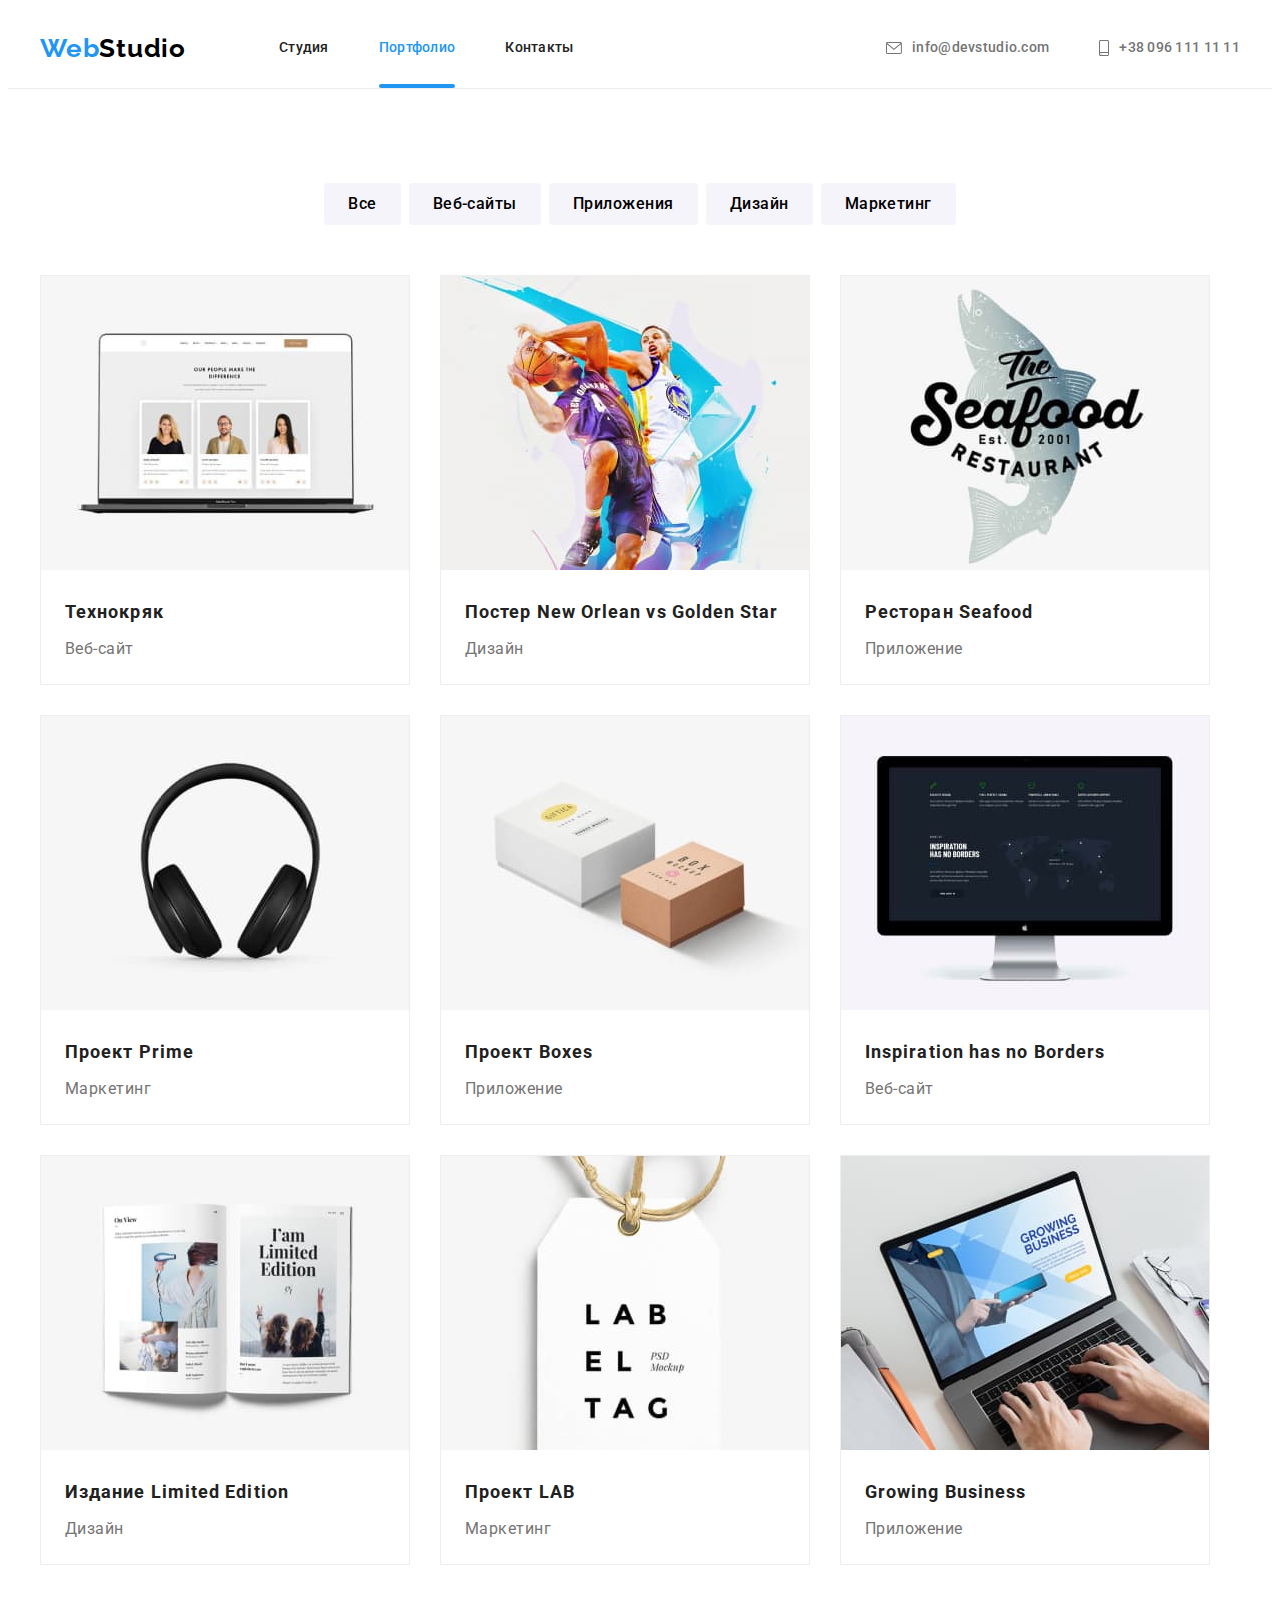
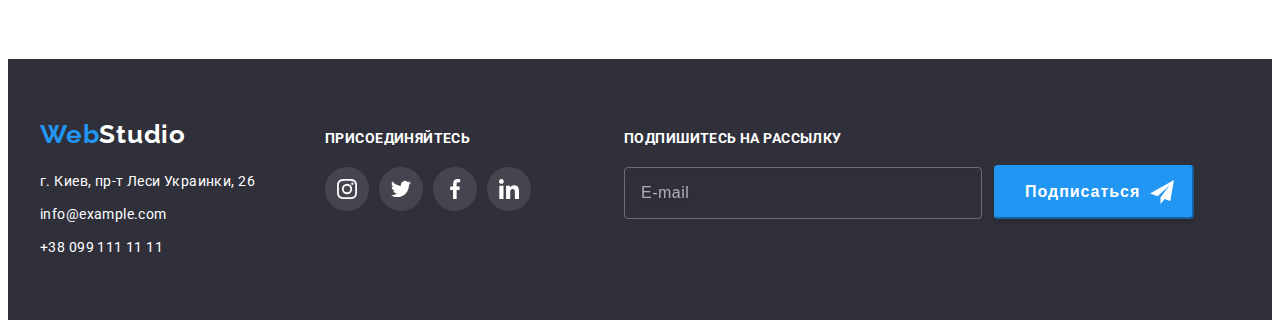
==== portfolio.html @ a958cef7 "Initial commit" ====
<!DOCTYPE html>
<html lang="ru">
  <head>
    <meta charset="UTF-8" />
    <meta http-equiv="X-UA-Compatible" content="IE=edge" />
    <meta name="viewport" content="width=device-width, initial-scale=1.0" />
    <title>Portfolio</title>
    <link rel="preconnect" href="https://fonts.googleapis.com" />
    <link rel="preconnect" href="https://fonts.gstatic.com" crossorigin />
    <link
      href="https://fonts.googleapis.com/css2?family=Raleway:wght@700&family=Roboto:wght@400;500;700;900&display=swap"
      rel="stylesheet"
    />
    <link
      rel="stylesheet"
      href="https://cdnjs.cloudflare.com/ajax/libs/modern-normalize/1.1.0/modern-normalize.min.css"
      integrity="sha512-wpPYUAdjBVSE4KJnH1VR1HeZfpl1ub8YT/NKx4PuQ5NmX2tKuGu6U/JRp5y+Y8XG2tV+wKQpNHVUX03MfMFn9Q=="
      crossorigin="anonymous"
      referrerpolicy="no-referrer"
    />
    <link rel="stylesheet" href="./css/main.min.css" />
  </head>
  <body>
    <!-- ################# HEADER ############## -->
    <header class="header">
      <div class="menu container">
        <nav class="nav">
          <a class="nav__logo" href="./index.html" lang="en"
            ><span class="nav__logo--accent">Web</span>Studio</a
          >
          <ul class="nav__list">
            <li class="nav__item">
              <a class="nav__link" href="./index.html">Студия</a>
            </li>
            <li class="nav__item">
              <a class="nav__link nav__link--active" href="./portfolio.html">Портфолио</a>
            </li>
            <li class="nav__item">
              <a class="nav__link" href="">Контакты</a>
            </li>
          </ul>
        </nav>
        <ul class="contacts">
          <li class="contacts__item">
            <a class="contacts__link" href="mailto:info@devstudio.com"
              ><svg class="contacts__icon" width="16" height="12">
                <use href="./images/icon/icons.svg#mail"></use></svg
              >info@devstudio.com</a
            >
          </li>
          <li class="contacts__item">
            <a class="contacts__link" href="tel:+380961111111"
              ><svg class="contacts__icon" width="10" height="16">
                <use href="./images/icon/icons.svg#phone"></use></svg
              >+38 096 111 11 11</a
            >
          </li>
        </ul>
      </div>
    </header>
    <main>
      <!-- ################# PORTFOLIO ############## -->
      <section class="section">
        <div class="container portfolio">
          <h1 class="portfolio__title">Скрытый заголовок</h1>
          <ul class="portfolio-filter">
            <li class="portfolio-filter__item">
              <button class="portfolio-filter__btn" type="button">Все</button>
            </li>
            <li class="portfolio-filter__item">
              <button class="portfolio-filter__btn" type="button">Веб-сайты</button>
            </li>
            <li class="portfolio-filter__item">
              <button class="portfolio-filter__btn" type="button">Приложения</button>
            </li>
            <li class="portfolio-filter__item">
              <button class="portfolio-filter__btn" type="button">Дизайн</button>
            </li>
            <li class="portfolio-filter__item">
              <button class="portfolio-filter__btn" type="button">Маркетинг</button>
            </li>
          </ul>
          <ul class="portfolio__card-list">
            <li class="portfolio-card">
              <div class="portfolio-card__overlay">
                <img src="./images/portfolio/laptop.jpg" alt="laptop" width="370" height="294" />
                <p class="portfolio-card__text">
                  Ресурс предлагает комплексные предложения с разным уровнем функционала и сервисов.
                  Все это позволит посетителю получить исчерпывающие сведения о компании или частном
                  лице.
                </p>
              </div>
              <div class="portfolio-card__info">
                <h2 class="portfolio-card__title">Технокряк</h2>
                <p class="portfolio-card__item">Веб-сайт</p>
              </div>
            </li>
            <li class="portfolio-card">
              <div class="portfolio-card__overlay">
                <img
                  src="./images/portfolio/basketball-player.jpg"
                  alt="basketball-player"
                  width="370"
                  height="294"
                />
                <p class="portfolio-card__text">
                  Ресурс предлагает комплексные предложения с разным уровнем функционала и сервисов.
                  Все это позволит посетителю получить исчерпывающие сведения о компании или частном
                  лице.
                </p>
              </div>
              <div class="portfolio-card__info">
                <h2 class="portfolio-card__title" lang="en">Постер New Orlean vs Golden Star</h2>
                <p class="portfolio-card__item">Дизайн</p>
              </div>
            </li>
            <li class="portfolio-card">
              <div class="portfolio-card__overlay">
                <img src="./images/portfolio/seafood.jpg" alt="seafood" width="370" height="294" />
                <p class="portfolio-card__text">
                  Ресурс предлагает комплексные предложения с разным уровнем функционала и сервисов.
                  Все это позволит посетителю получить исчерпывающие сведения о компании или частном
                  лице.
                </p>
              </div>
              <div class="portfolio-card__info">
                <h2 class="portfolio-card__title" lang="en">Ресторан Seafood</h2>
                <p class="portfolio-card__item">Приложение</p>
              </div>
            </li>
            <li class="portfolio-card">
              <div class="portfolio-card__overlay">
                <img
                  src="./images/portfolio/headphones.jpg"
                  alt="headphones"
                  width="370"
                  height="294"
                />
                <p class="portfolio-card__text">
                  Ресурс предлагает комплексные предложения с разным уровнем функционала и сервисов.
                  Все это позволит посетителю получить исчерпывающие сведения о компании или частном
                  лице.
                </p>
              </div>
              <div class="portfolio-card__info">
                <h2 class="portfolio-card__title" lang="en">Проект Prime</h2>
                <p class="portfolio-card__item">Маркетинг</p>
              </div>
            </li>
            <li class="portfolio-card">
              <div class="portfolio-card__overlay">
                <img src="./images/portfolio/bricks.jpg" alt="bricks" width="370" height="294" />
                <p class="portfolio-card__text">
                  Ресурс предлагает комплексные предложения с разным уровнем функционала и сервисов.
                  Все это позволит посетителю получить исчерпывающие сведения о компании или частном
                  лице.
                </p>
              </div>
              <div class="portfolio-card__info">
                <h2 class="portfolio-card__title" lang="en">Проект Boxes</h2>
                <p class="portfolio-card__item">Приложение</p>
              </div>
            </li>
            <li class="portfolio-card">
              <div class="portfolio-card__overlay">
                <img src="./images/portfolio/imac.jpg" alt="imac" width="370" height="294" />
                <p class="portfolio-card__text">
                  Ресурс предлагает комплексные предложения с разным уровнем функционала и сервисов.
                  Все это позволит посетителю получить исчерпывающие сведения о компании или частном
                  лице.
                </p>
              </div>
              <div class="portfolio-card__info">
                <h2 class="portfolio-card__title" lang="en">Inspiration has no Borders</h2>
                <p class="portfolio-card__item">Веб-сайт</p>
              </div>
            </li>
            <li class="portfolio-card">
              <div class="portfolio-card__overlay">
                <img src="./images/portfolio/book.jpg" alt="book" width="370" height="294" />
                <p class="portfolio-card__text">
                  Ресурс предлагает комплексные предложения с разным уровнем функционала и сервисов.
                  Все это позволит посетителю получить исчерпывающие сведения о компании или частном
                  лице.
                </p>
              </div>
              <div class="portfolio-card__info">
                <h2 class="portfolio-card__title" lang="en">Издание Limited Edition</h2>
                <p class="portfolio-card__item">Дизайн</p>
              </div>
            </li>
            <li class="portfolio-card">
              <div class="portfolio-card__overlay">
                <img
                  src="./images/portfolio/project-lab.jpg"
                  alt="project-lab"
                  width="370"
                  height="294"
                />
                <p class="portfolio-card__text">
                  Ресурс предлагает комплексные предложения с разным уровнем функционала и сервисов.
                  Все это позволит посетителю получить исчерпывающие сведения о компании или частном
                  лице.
                </p>
              </div>
              <div class="portfolio-card__info">
                <h2 class="portfolio-card__title" lang="en">Проект LAB</h2>
                <p class="portfolio-card__item">Маркетинг</p>
              </div>
            </li>
            <li class="portfolio-card">
              <div class="portfolio-card__overlay">
                <img
                  src="./images/portfolio/hands-on-laptop.jpg"
                  alt="hands-on-laptop"
                  width="370"
                  height="294"
                />
                <p class="portfolio-card__text">
                  Ресурс предлагает комплексные предложения с разным уровнем функционала и сервисов.
                  Все это позволит посетителю получить исчерпывающие сведения о компании или частном
                  лице.
                </p>
              </div>
              <div class="portfolio-card__info">
                <h2 class="portfolio-card__title" lang="en">Growing Business</h2>
                <p class="portfolio-card__item">Приложение</p>
              </div>
            </li>
          </ul>
        </div>
      </section>
    </main>
    <!-- ############## FOOTER ############### -->
    <footer class="footer">
      <div class="container footer__info">
        <div>
          <a class="footer__logo" href="./index.html" lang="en"
            ><span class="footer__logo--accent">Web</span>Studio</a
          >
          <address>
            <ul class="address">
              <li class="address__item">
                <a
                  class="address__link"
                  href="https://goo.gl/maps/CviUbPJFQTQComtV8"
                  target="_blank"
                  >г. Киев, пр-т Леси Украинки, 26</a
                >
              </li>
              <li class="address__item">
                <a class="address__link" href="mailto:info@example.com">info@example.com</a>
              </li>
              <li class="address__item">
                <a class="address__link" href="tel:+380991111111">+38 099 111 11 11</a>
              </li>
            </ul>
          </address>
        </div>
        <div class="footer-social">
          <p class="footer-social__title">присоединяйтесь</p>
          <ul class="footer-social__list">
            <li class="footer-social__item">
              <a class="footer-social__link" href="" target="_blank" rel="noopener noreferrer">
                <svg class="footer-social__icon" width="44" height="44">
                  <use href="./images/icon/icons.svg#footer-insta"></use>
                </svg>
              </a>
            </li>
            <li class="footer-social__item">
              <a class="footer-social__link" href="" target="_blank" rel="noopener noreferrer"
                ><svg class="footer-social__icon" width="44" height="44">
                  <use href="./images/icon/icons.svg#footer-twit"></use></svg
              ></a>
            </li>
            <li class="footer-social__item">
              <a class="footer-social__link" href="" target="_blank" rel="noopener noreferrer"
                ><svg class="footer-social__icon" width="44" height="44">
                  <use href="./images/icon/icons.svg#footer-facebook"></use></svg
              ></a>
            </li>
            <li class="footer-social__item">
              <a class="footer-social__link" href="" target="_blank" rel="noopener noreferrer"
                ><svg class="footer-social__icon" width="44" height="44">
                  <use href="./images/icon/icons.svg#footer-link"></use></svg
              ></a>
            </li>
          </ul>
        </div>
        <div class="subscribe">
          <form class="subscribe__form">
            <label class="subscribe__label"
              >Подпишитесь на рассылку
              <input class="subscribe__input" type="email" name="E-Mail" placeholder="E-mail" />
            </label>
            <button class="subscribe__btn" type="submit">
              Подписаться
              <svg class="subscribe__icon" width="24" height="24">
                <use href="./images/icon/icons.svg#icon-send"></use>
              </svg>
            </button>
          </form>
        </div>
      </div>
    </footer>
  </body>
</html>
---- css/main.min.css ----
:root{--main-font: 'Roboto', sans-serif;--main-color: #212121;--secondary-color: #757575;--logo-color: #000000;--accent-color: #2196f3;--card-back: rgba(33, 150, 243, 0.9);--hero-background-color: #2f303a;--btn-text-color: #ffffff;--border-color: #afb1b8;--social-color: #afb1b8;--team-background-color: #f5f4fa;--portfolio-btn-back-color: #f5f4fa;--border-color: #ececec;--footer-social: #44454e;--portfolio-border-color: #eeeeee;--contacts-link-color: rgba(255, 255, 255, 0.6);--color-social-footer: rgba(255, 255, 255, 0.1);--img-background: rgba(47, 48, 58, 0.8);--timing: cubic-bezier(0.4, 0, 0.2, 1);--send-button-back: #188ce8;--color-back: transparent;--color-social: currentColor;--color-clients: currentColor;--color-social-footer: currentColor;--color-mail: currentColor;--color-close: #eaeaea;--color-plus: currentColor}ul{list-style:none;margin-top:0;margin-bottom:0;padding-left:0}a{text-decoration:none;display:inline-block}address{font-style:normal}body{font-family:var(--main-font);color:var(--main-color)}.container{width:1200px;padding-left:15px;padding-right:15px;margin-left:auto;margin-right:auto}.section{padding-top:94px;padding-bottom:94px}.header{font-weight:500;font-size:14px;line-height:1.14;letter-spacing:0.02em;border-bottom:1px solid var(--border-color)}.menu{display:-webkit-box;display:-ms-flexbox;display:flex}.nav{display:-webkit-box;display:-ms-flexbox;display:flex;-webkit-box-align:center;-ms-flex-align:center;align-items:center}.nav__logo{font-family:'Raleway', sans-serif;font-weight:700;font-size:26px;line-height:1.19;letter-spacing:0.03em;color:var(--logo-color);margin-right:93px}.nav__logo--accent{color:var(--accent-color)}.nav__list{display:-webkit-box;display:-ms-flexbox;display:flex;margin-top:0;margin-bottom:0}.nav__item{position:relative}.nav__item:not(:last-child){margin-right:50px}.nav__link{color:var(--main-color);-webkit-transition:color 250ms var(--timing);transition:color 250ms var(--timing);display:block;padding-top:32px;padding-bottom:32px}.nav__link--active{color:var(--accent-color)}.nav__link--active::after{position:absolute;bottom:0;left:0;content:'';width:100%;height:4px;background-color:var(--accent-color);border-radius:2px}.nav__link:hover,.nav__link:focus{color:var(--accent-color)}.contacts{display:-webkit-box;display:-ms-flexbox;display:flex;-webkit-box-align:center;-ms-flex-align:center;align-items:center;margin-left:auto}.contacts__item:not(:last-child){margin-right:50px}.contacts__link{color:var(--secondary-color);display:-webkit-box;display:-ms-flexbox;display:flex;-webkit-box-align:center;-ms-flex-align:center;align-items:center;padding-top:32px;padding-bottom:32px;-webkit-transition:color 250ms var(--timing);transition:color 250ms var(--timing)}.contacts__link:hover,.contacts__link:focus{color:var(--accent-color)}.contacts__icon{margin-right:10px;fill:var(--secondary-color)}.hero{background-color:var(--hero-background-color);text-align:center;padding-top:200px;padding-bottom:200px;height:600px;max-width:1600px;margin:0 auto;background-image:-webkit-gradient(linear, left top, right top, from(rgba(47,48,58,0.4)), to(rgba(47,48,58,0.4))),url("../images/overlay/overlay.jpg");background-image:linear-gradient(to right, rgba(47,48,58,0.4), rgba(47,48,58,0.4)),url("../images/overlay/overlay.jpg")}.hero__title{font-weight:900;font-size:44px;line-height:1.36;letter-spacing:0.06em;text-transform:uppercase;color:var(--btn-text-color);margin-top:0;margin-bottom:30px}.hero__modal-btn{font-family:var(--main-font);font-weight:700;font-size:16px;line-height:1.88;display:-webkit-box;display:-ms-flexbox;display:flex;-webkit-box-align:center;-ms-flex-align:center;align-items:center;letter-spacing:0.06em;color:var(--btn-text-color);background-color:var(--accent-color);cursor:pointer;-webkit-box-shadow:0px 4px 4px rgba(0,0,0,0.15);box-shadow:0px 4px 4px rgba(0,0,0,0.15);border-radius:4px;border-color:var(--accent-color);display:inline-block;padding:10px 32px}.quality{display:-webkit-box;display:-ms-flexbox;display:flex;-webkit-box-pack:center;-ms-flex-pack:center;justify-content:center;margin-top:0;margin-bottom:0}.quality__item{width:270px}.quality__item:not(:last-child){margin-right:30px}.quality-card{width:270px;height:120px;background:var(--portfolio-btn-back-color);border-radius:4px;margin-bottom:30px;display:-webkit-box;display:-ms-flexbox;display:flex;-webkit-box-align:center;-ms-flex-align:center;align-items:center;-webkit-box-pack:center;-ms-flex-pack:center;justify-content:center}.quality-card__title{font-weight:700;font-size:14px;line-height:1.14;letter-spacing:0.03em;text-transform:uppercase;margin-top:0;margin-bottom:0;margin-bottom:10px}.quality-card__description{font-size:14px;line-height:1.71;letter-spacing:0.03em;color:var(--secondary-color);margin-top:0;margin-bottom:0}.section-work{padding-bottom:94px}.work__title{font-weight:700;font-size:36px;line-height:1.17;text-align:center;letter-spacing:0.03em;margin-top:0;margin-bottom:50px}.work__list{display:-webkit-box;display:-ms-flexbox;display:flex}.work__item{position:relative}.work__item:not(:last-child){margin-right:30px}.work__img-overlay{position:absolute;left:0;bottom:4px;font-weight:700;font-size:14px;line-height:1.14;text-align:center;letter-spacing:0.03em;text-transform:uppercase;color:var(--btn-text-color);width:370px;margin:0;padding-top:27px;padding-bottom:27px;background-color:var(--img-background)}.team{background-color:var(--team-background-color)}.team__title{font-weight:700;font-size:36px;line-height:1.17;text-align:center;letter-spacing:0.03em;margin-top:0;margin-bottom:50px}.team__list{display:-webkit-box;display:-ms-flexbox;display:flex}.team-card{width:270px;background:var(--btn-text-color);-webkit-box-shadow:0px 1px 3px rgba(0,0,0,0.12),0px 1px 1px rgba(0,0,0,0.14),0px 2px 1px rgba(0,0,0,0.2);box-shadow:0px 1px 3px rgba(0,0,0,0.12),0px 1px 1px rgba(0,0,0,0.14),0px 2px 1px rgba(0,0,0,0.2);border-radius:0px 0px 4px 4px}.team-card:not(:last-child){margin-right:30px}.team-card__info{padding-top:30px;padding-bottom:16px}.team-card__name{font-weight:500;font-size:16px;line-height:1.19;text-align:center;letter-spacing:0.03em;margin-top:0;margin-bottom:10px}.team-card__prof{font-size:16px;line-height:1.19;text-align:center;letter-spacing:0.03em;color:var(--secondary-color);margin-top:0;margin-bottom:0}.team-card__social-list{display:-webkit-box;display:-ms-flexbox;display:flex;-webkit-box-pack:center;-ms-flex-pack:center;justify-content:center;padding-bottom:30px}.team-card__social-item:not(:last-child){margin-right:10px}.team-card__social-logo{color:var(--social-color);width:44px;height:44px;border-radius:50%;background-color:var(--btn-text-color);-webkit-transition:color 250ms var(--timing),background-color 250ms var(--timing);transition:color 250ms var(--timing),background-color 250ms var(--timing)}.team-card__social-link:hover>.team-card__social-logo,.team-card__social-link:focus>.team-card__social-logo{color:var(--btn-text-color);background-color:var(--accent-color)}.clients__title{font-weight:700;font-size:36px;line-height:1.17;text-align:center;letter-spacing:0.03em;margin-top:0;margin-bottom:50px}.clients__list{display:-webkit-box;display:-ms-flexbox;display:flex;-webkit-box-pack:justify;-ms-flex-pack:justify;justify-content:space-between}.clients__card{width:170px;height:92px;border:1px solid var(--social-color);-webkit-box-sizing:border-box;box-sizing:border-box;border-radius:4px;display:-webkit-box;display:-ms-flexbox;display:flex;-webkit-box-align:center;-ms-flex-align:center;align-items:center;-webkit-box-pack:center;-ms-flex-pack:center;justify-content:center;-webkit-transition:border-color 250ms var(--timing);transition:border-color 250ms var(--timing)}.clients__card:hover,.clients__card:focus{border-color:var(--accent-color)}.clients__logo{-webkit-box-sizing:content-box;box-sizing:content-box;padding:18px 34px;color:var(--social-color);-webkit-transition:color 250ms var(--timing);transition:color 250ms var(--timing)}.clients__link:hover .clients__logo,.clients__link:focus .clients__logo{color:var(--accent-color)}.footer{background-color:var(--hero-background-color);padding-top:60px;padding-bottom:60px}.footer__info{display:-webkit-box;display:-ms-flexbox;display:flex}.footer__logo{font-family:'Raleway', sans-serif;font-weight:700;font-size:26px;line-height:1.19;letter-spacing:0.03em;color:var(--btn-text-color);margin-bottom:20px}.footer__logo--accent{color:var(--accent-color)}.address__item:not(:last-child){margin-bottom:9px}.address__link{font-size:14px;line-height:1.71;letter-spacing:0.03em;color:var(--btn-text-color);-webkit-transition:color 250ms var(--timing);transition:color 250ms var(--timing)}.address__link:hover,.address__link:focus{color:var(--accent-color)}.footer-social{margin-left:70px;margin-top:12px;display:-webkit-box;display:-ms-flexbox;display:flex;-webkit-box-orient:vertical;-webkit-box-direction:normal;-ms-flex-direction:column;flex-direction:column}.footer-social__title{font-weight:700;font-size:14px;line-height:1.14;letter-spacing:0.03em;text-transform:uppercase;color:var(--btn-text-color);margin-top:0;margin-bottom:20px}.footer-social__list{display:-webkit-box;display:-ms-flexbox;display:flex}.footer-social__item:not(:last-child){margin-right:10px}.footer-social__icon{color:var(--footer-social);-webkit-transition:color 250ms var(--timing);transition:color 250ms var(--timing)}.footer-social__link:hover>.footer-social__icon,.footer-social__link:focus>.footer-social__icon{color:var(--accent-color)}.subscribe{display:block}.subscribe__form{position:relative}.subscribe__label{display:-webkit-box;display:-ms-flexbox;display:flex;-webkit-box-orient:vertical;-webkit-box-direction:normal;-ms-flex-direction:column;flex-direction:column;font-weight:700;font-size:14px;line-height:1.14;letter-spacing:0.03em;text-transform:uppercase;color:var(--btn-text-color);margin-top:12px;margin-left:93px}.subscribe__input{font-size:16px;line-height:1.25;display:-webkit-box;display:-ms-flexbox;display:flex;-webkit-box-align:center;-ms-flex-align:center;align-items:center;letter-spacing:0.03em;color:rgba(255,255,255,0.6);padding-top:15px;padding-bottom:15px;padding-left:16px;margin-top:20px;border:1px solid rgba(255,255,255,0.3);-webkit-box-sizing:border-box;box-sizing:border-box;-webkit-filter:drop-shadow(0px 4px 4px rgba(0,0,0,0.15));filter:drop-shadow(0px 4px 4px rgba(0,0,0,0.15));border-radius:4px;width:358px;background-color:transparent}.subscribe__input::-webkit-input-placeholder{font-size:16px;line-height:1.25;display:-webkit-box;display:flex;-webkit-box-align:center;align-items:center;letter-spacing:0.03em;color:var(--contacts-link-color)}.subscribe__input:-ms-input-placeholder{font-size:16px;line-height:1.25;display:-ms-flexbox;display:flex;-ms-flex-align:center;align-items:center;letter-spacing:0.03em;color:var(--contacts-link-color)}.subscribe__input::-ms-input-placeholder{font-size:16px;line-height:1.25;display:-ms-flexbox;display:flex;-ms-flex-align:center;align-items:center;letter-spacing:0.03em;color:var(--contacts-link-color)}.subscribe__input::placeholder{font-size:16px;line-height:1.25;display:-webkit-box;display:-ms-flexbox;display:flex;-webkit-box-align:center;-ms-flex-align:center;align-items:center;letter-spacing:0.03em;color:var(--contacts-link-color)}.subscribe__btn{position:absolute;bottom:0;right:-212px;font-weight:700;font-size:16px;line-height:1.88;width:200px;display:-webkit-box;display:-ms-flexbox;display:flex;-webkit-box-align:center;-ms-flex-align:center;align-items:center;text-align:center;letter-spacing:0.06em;color:var(--btn-text-color);background-color:var(--accent-color);border-color:var(--accent-color);padding-top:10px;padding-bottom:10px;padding-left:29px;-webkit-box-shadow:0px 4px 4px rgba(0,0,0,0.15);box-shadow:0px 4px 4px rgba(0,0,0,0.15);border-radius:4px;cursor:pointer}.subscribe__icon{margin-left:10px}.backdrop{position:fixed;top:0;left:0;width:100%;height:100%;background-color:rgba(0,0,0,0.2);opacity:1;-webkit-transform:scale(1, 1);transform:scale(1, 1);-webkit-transition:opacity 250ms var(--timing),-webkit-transform 250ms var(--timing);transition:opacity 250ms var(--timing),-webkit-transform 250ms var(--timing);transition:transform 250ms var(--timing),opacity 250ms var(--timing);transition:transform 250ms var(--timing),opacity 250ms var(--timing),-webkit-transform 250ms var(--timing)}.is-hidden{opacity:0;pointer-events:none;-webkit-transform:scale(0, 0);transform:scale(0, 0);-webkit-transition:opacity 250ms var(--timing),-webkit-transform 250ms var(--timing);transition:opacity 250ms var(--timing),-webkit-transform 250ms var(--timing);transition:transform 250ms var(--timing),opacity 250ms var(--timing);transition:transform 250ms var(--timing),opacity 250ms var(--timing),-webkit-transform 250ms var(--timing)}.backdrop__modal{position:absolute;top:50%;left:50%;-webkit-transform:translate(-50%, -50%);transform:translate(-50%, -50%);min-width:528px;min-height:581px;background:var(--btn-text-color);-webkit-box-shadow:0px 1px 3px rgba(0,0,0,0.12),0px 1px 1px rgba(0,0,0,0.14),0px 2px 1px rgba(0,0,0,0.2);box-shadow:0px 1px 3px rgba(0,0,0,0.12),0px 1px 1px rgba(0,0,0,0.14),0px 2px 1px rgba(0,0,0,0.2);border-radius:4px}.backdrop__close-button{position:absolute;top:8px;right:8px;padding:0;border:none;width:30px;height:30px;border-radius:50%;cursor:pointer;-webkit-transition:color 250ms var(--timing);transition:color 250ms var(--timing)}.backdrop__close-button:hover,.backdrop__close-button:focus{color:var(--accent-color)}.leave-contacts{padding-top:40px;padding-bottom:40px;padding-left:41px;padding-right:39px}.leave-contacts__title{font-weight:700;font-size:20px;line-height:1.15;text-align:center;letter-spacing:0.03em;margin-bottom:12px;margin-top:0}.modal-form{display:-webkit-box;display:-ms-flexbox;display:flex;-webkit-box-orient:vertical;-webkit-box-direction:normal;-ms-flex-direction:column;flex-direction:column}.modal-form__label{position:relative;font-size:12px;line-height:1.16;letter-spacing:0.01em;color:var(--secondary-color);cursor:pointer}.modal-form__input{border:1px solid rgba(33,33,33,0.2);-webkit-box-sizing:border-box;box-sizing:border-box;border-radius:4px;width:100%;font-size:inherit;line-height:inherit;letter-spacing:inherit;margin-top:4px;margin-bottom:10px;padding-left:42px;padding-top:12px;padding-bottom:12px;cursor:pointer;-webkit-transition:border 250ms var(--timing);transition:border 250ms var(--timing);outline:none}.modal-form__input:hover,.modal-form__input:focus{border:1px solid var(--accent-color)}.modal-form__icon{position:absolute;top:28px;left:12px;-webkit-transition:fill 250ms var(--timing);transition:fill 250ms var(--timing)}.modal-form__input:hover ~ .modal-form__icon,.modal-form__input:focus ~ .modal-form__icon{fill:var(--accent-color)}.modal-form__comment{border:1px solid rgba(33,33,33,0.2);-webkit-box-sizing:border-box;box-sizing:border-box;border-radius:4px;width:100%;height:120px;resize:none;font-size:inherit;line-height:inherit;letter-spacing:inherit;margin-top:4px;padding:12px 16px;margin-bottom:20px;cursor:pointer;-webkit-transition:border 250ms var(--timing);transition:border 250ms var(--timing);outline:none}.modal-form__comment:hover,.modal-form__comment:focus{border:1px solid var(--accent-color)}.modal-form__comment::-webkit-input-placeholder{font-size:12px;line-height:1.16;letter-spacing:0.01em;color:rgba(117,117,117,0.5)}.modal-form__comment:-ms-input-placeholder{font-size:12px;line-height:1.16;letter-spacing:0.01em;color:rgba(117,117,117,0.5)}.modal-form__comment::-ms-input-placeholder{font-size:12px;line-height:1.16;letter-spacing:0.01em;color:rgba(117,117,117,0.5)}.modal-form__comment::placeholder{font-size:12px;line-height:1.16;letter-spacing:0.01em;color:rgba(117,117,117,0.5)}.modal-form__checkbox-label{position:relative}.modal-form__checkbox{position:absolute;width:1px;height:1px;margin:-1px;border:0;padding:0;clip:rect(0 0 0 0);overflow:hidden}.modal-form__checkbox--no-checked{position:absolute;top:3px;left:12px;-webkit-transform:scale(0);transform:scale(0);-webkit-transition:-webkit-transform 250ms var(--timing);transition:-webkit-transform 250ms var(--timing);transition:transform 250ms var(--timing);transition:transform 250ms var(--timing), -webkit-transform 250ms var(--timing)}.modal-form__checkbox--checked{position:absolute;top:3px;left:12px;-webkit-transform:scale(1);transform:scale(1);-webkit-transition:-webkit-transform 250ms var(--timing);transition:-webkit-transform 250ms var(--timing);transition:transform 250ms var(--timing);transition:transform 250ms var(--timing), -webkit-transform 250ms var(--timing)}.modal-form__checkbox:not(:checked) ~ .modal-form__checkbox--checked{-webkit-transform:scale(0);transform:scale(0)}.modal-form__checkbox:not(:checked) ~ .modal-form__checkbox--no-checked{-webkit-transform:scale(1);transform:scale(1)}.modal-form__checkbox-text{font-size:14px;line-height:1.71;letter-spacing:0.03em;color:var(--secondary-color);margin-left:36px}.modal-form__license-link{font-size:14px;line-height:1.71;letter-spacing:0.03em;-webkit-text-decoration-line:underline;text-decoration-line:underline;color:var(--accent-color)}.modal-form__send-button{font-weight:700;font-size:16px;line-height:1.88;display:-webkit-box;display:-ms-flexbox;display:flex;-webkit-box-align:center;-ms-flex-align:center;align-items:center;text-align:center;letter-spacing:0.06em;color:var(--btn-text-color);padding:10px 56px;margin-top:30px;margin-left:124px;width:200px;background:var(--accent-color);-webkit-box-shadow:0px 4px 4px rgba(0,0,0,0.15);box-shadow:0px 4px 4px rgba(0,0,0,0.15);border-radius:4px;border-color:transparent;cursor:pointer}.modal-form__send-button:hover,.modal-form__send-button:focus{background:var(--send-button-back)}.portfolio__title{display:none}.portfolio-filter{display:-webkit-box;display:-ms-flexbox;display:flex;-webkit-box-pack:center;-ms-flex-pack:center;justify-content:center;margin-bottom:50px}.portfolio-filter__item:not(:last-child){margin-right:8px}.portfolio-filter__btn{font-family:var(--main-font);font-weight:500;font-size:16px;line-height:1.62;text-align:center;letter-spacing:0.03em;background-color:var(--portfolio-btn-back-color);cursor:pointer;-webkit-transition:color 250ms var(--timing),background-color 250ms var(--timing);transition:color 250ms var(--timing),background-color 250ms var(--timing);border-radius:4px;border-color:transparent;padding:6px 22px}.portfolio-filter__btn:hover,.portfolio-filter__btn:focus{color:var(--btn-text-color);background-color:var(--accent-color);-webkit-box-shadow:0px 3px 1px rgba(0,0,0,0.1),0px 1px 2px rgba(0,0,0,0.08),0px 2px 2px rgba(0,0,0,0.12);box-shadow:0px 3px 1px rgba(0,0,0,0.1),0px 1px 2px rgba(0,0,0,0.08),0px 2px 2px rgba(0,0,0,0.12)}.portfolio__card-list{display:-webkit-box;display:-ms-flexbox;display:flex;-ms-flex-wrap:wrap;flex-wrap:wrap}.portfolio-card{background-color:var(--btn-text-color);border:1px solid var(--portfolio-border-color);-webkit-box-sizing:border-box;box-sizing:border-box;cursor:pointer;-webkit-transition:-webkit-box-shadow 250ms var(--timing);transition:-webkit-box-shadow 250ms var(--timing);transition:box-shadow 250ms var(--timing);transition:box-shadow 250ms var(--timing), -webkit-box-shadow 250ms var(--timing);width:370px;overflow:hidden}.portfolio-card:hover{-webkit-box-shadow:0px 1px 1px rgba(0,0,0,0.12),0px 4px 4px rgba(0,0,0,0.06),1px 4px 6px rgba(0,0,0,0.16);box-shadow:0px 1px 1px rgba(0,0,0,0.12),0px 4px 4px rgba(0,0,0,0.06),1px 4px 6px rgba(0,0,0,0.16)}.portfolio-card:not(:nth-child(3n+3)){margin-right:30px}.portfolio-card:not(:nth-last-child(-n+3)){margin-bottom:30px}.portfolio-card__overlay{position:relative;overflow:hidden}.portfolio-card__text{position:absolute;left:0;top:0;font-size:18px;line-height:1.56;letter-spacing:0.03em;color:var(--btn-text-color);background:var(--card-back);margin:0;width:100%;height:100%;padding:63px 24px;-webkit-transform:translateY(101%);transform:translateY(101%);-webkit-transition:-webkit-transform 250ms var(--timing);transition:-webkit-transform 250ms var(--timing);transition:transform 250ms var(--timing);transition:transform 250ms var(--timing), -webkit-transform 250ms var(--timing)}.portfolio-card:hover .portfolio-card__text{-webkit-transform:translateY(0%);transform:translateY(0%)}.portfolio-card__info{padding-top:20px;padding-bottom:20px;padding-left:24px;padding-right:24px}.portfolio-card__title{font-weight:700;font-size:18px;line-height:2;letter-spacing:0.06em;color:var(--main-color);margin-top:0;margin-bottom:4px}.portfolio-card__item{font-size:16px;line-height:1.88;letter-spacing:0.03em;color:var(--secondary-color);margin-top:0;margin-bottom:0}
/*# sourceMappingURL=main.min.css.map */
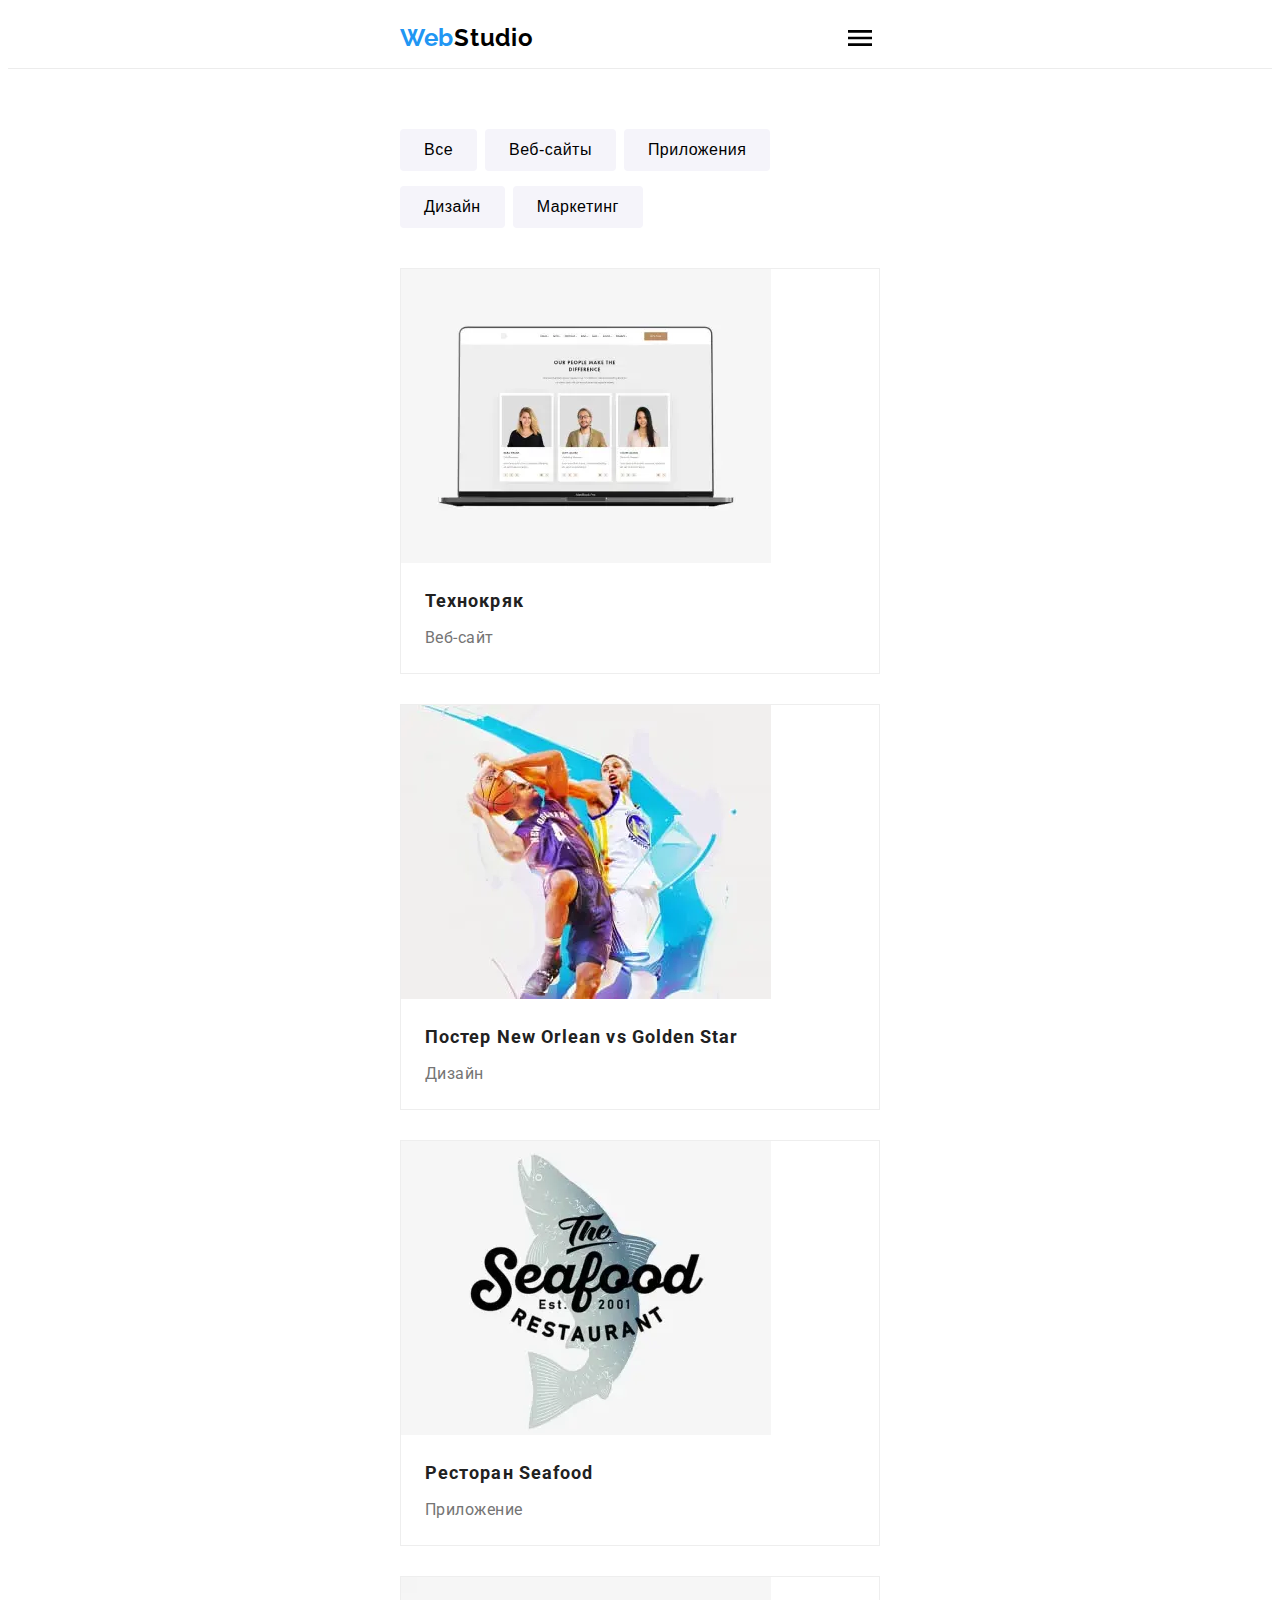
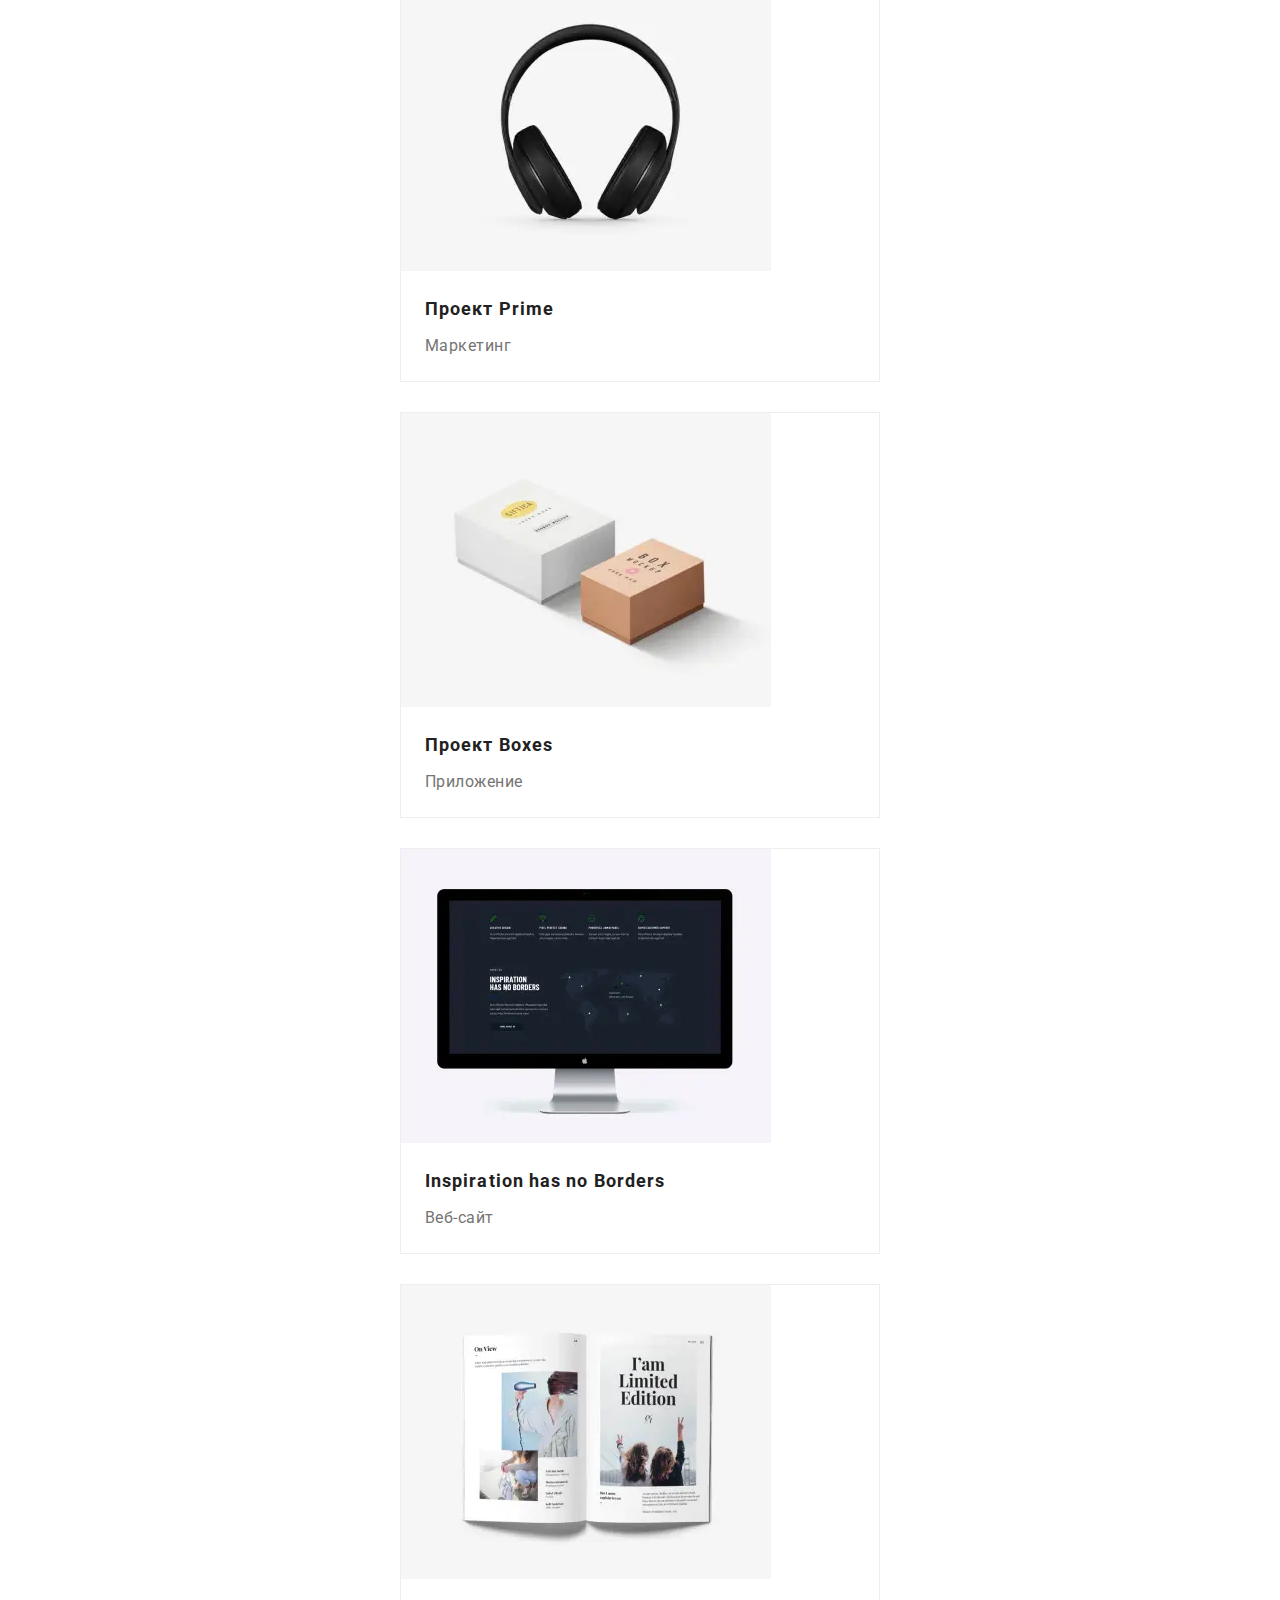
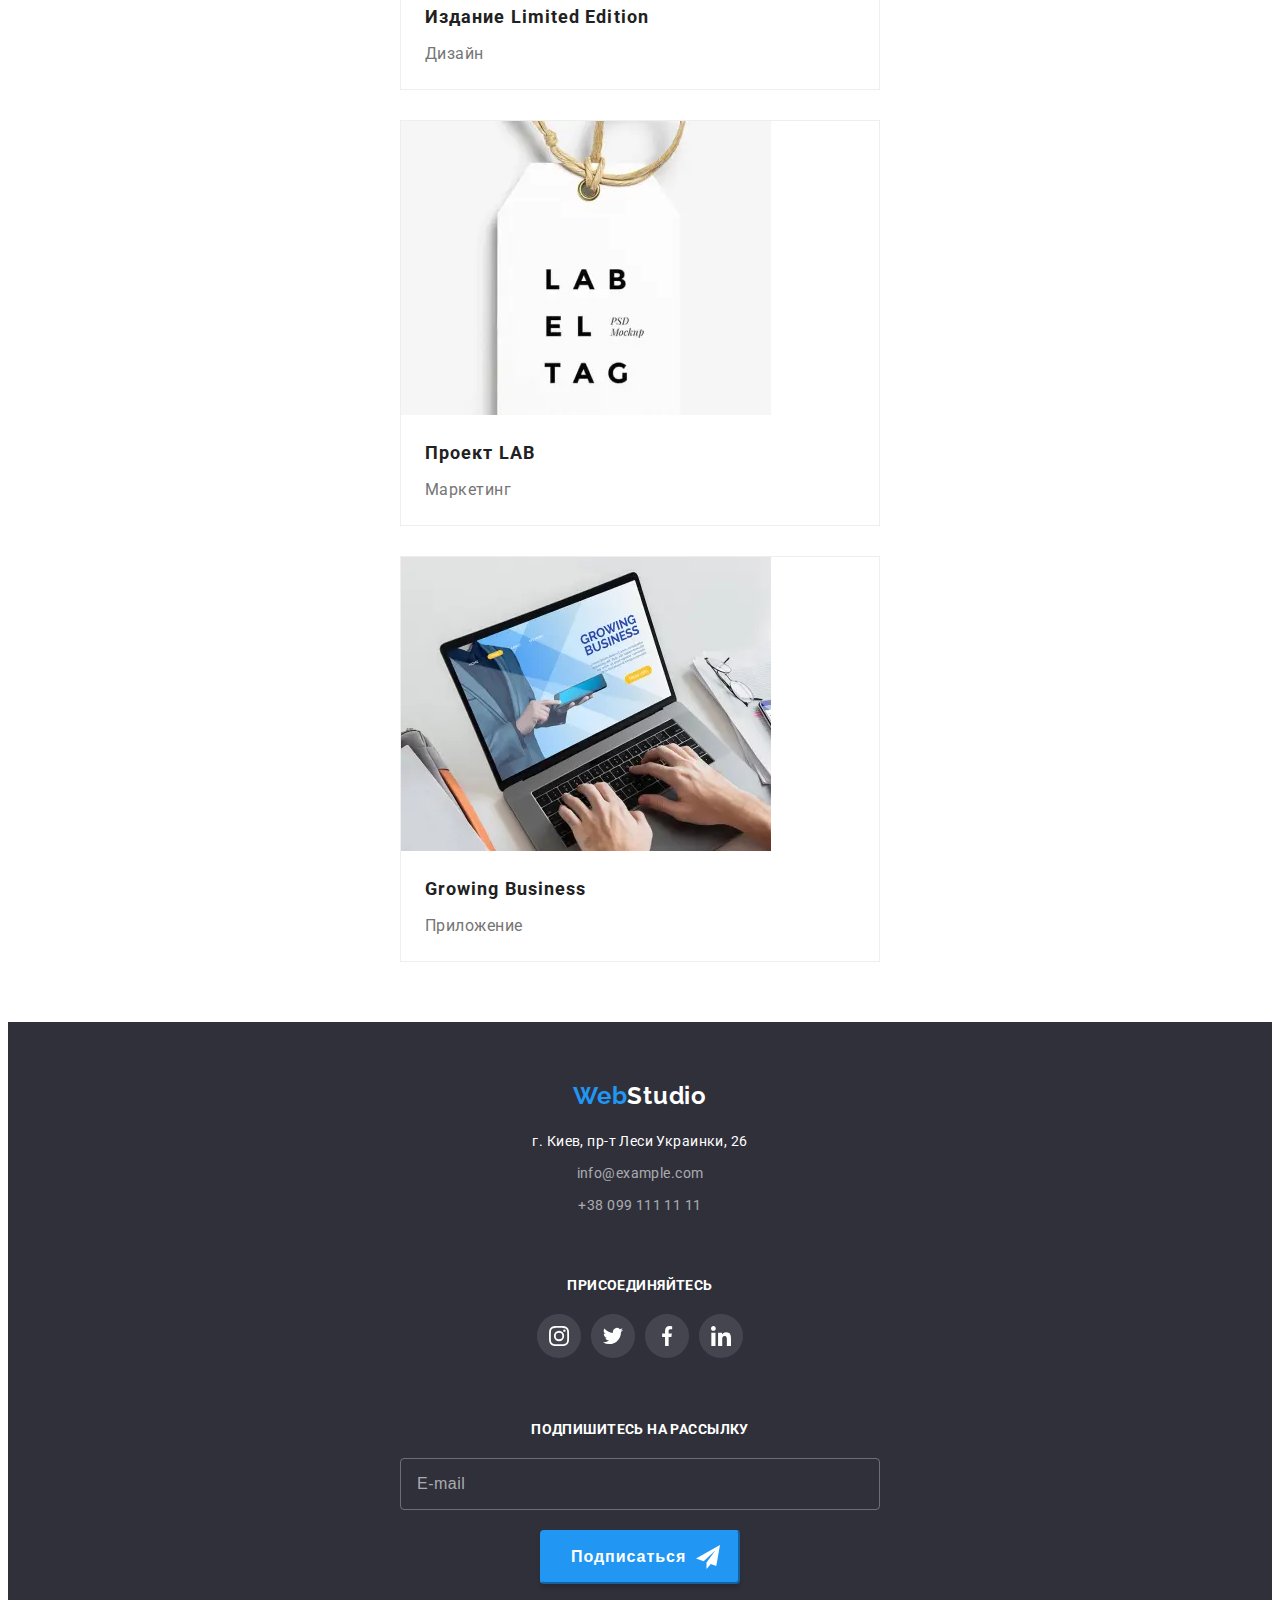
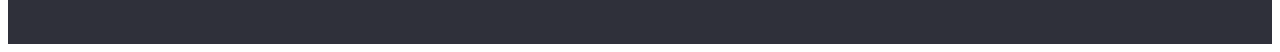
==== commit ccd99c11: "Update mobile version of portfolio section" ====
--- a/portfolio.html
+++ b/portfolio.html
@@ -23,39 +23,69 @@
   <body>
     <!-- ################# HEADER ############## -->
     <header class="header">
-      <div class="menu container">
-        <nav class="nav">
-          <a class="nav__logo" href="./index.html" lang="en"
-            ><span class="nav__logo--accent">Web</span>Studio</a
-          >
-          <ul class="nav__list">
-            <li class="nav__item">
-              <a class="nav__link" href="./index.html">Студия</a>
-            </li>
-            <li class="nav__item">
-              <a class="nav__link nav__link--active" href="./portfolio.html">Портфолио</a>
-            </li>
-            <li class="nav__item">
-              <a class="nav__link" href="">Контакты</a>
-            </li>
-          </ul>
-        </nav>
-        <ul class="contacts">
-          <li class="contacts__item">
-            <a class="contacts__link" href="mailto:info@devstudio.com"
-              ><svg class="contacts__icon" width="16" height="12">
-                <use href="./images/icon/icons.svg#mail"></use></svg
-              >info@devstudio.com</a
-            >
-          </li>
-          <li class="contacts__item">
-            <a class="contacts__link" href="tel:+380961111111"
-              ><svg class="contacts__icon" width="10" height="16">
-                <use href="./images/icon/icons.svg#phone"></use></svg
-              >+38 096 111 11 11</a
-            >
-          </li>
-        </ul>
+      <div class="header__menu container">
+        <a class="header__logo" href="./index.html" lang="en"
+          ><span class="header__logo--accent">Web</span>Studio</a
+        >
+        <button
+          class="header__menu-button"
+          type="button"
+          aria-expanded="false"
+          aria-controls="burger__menu"
+          data-menu-button
+        >
+          <svg width="40" height="40" aria-label="Переключатель мобильного меню">
+            <use class="icon-menu" href="./images/icon/icons.svg#icon-menu"></use>
+            <use class="icon-cross" href="./images/icon/icons.svg#icon-menu-close"></use>
+          </svg>
+        </button>
+        <div class="burger__menu" id="burger__menu" data-menu>
+          <nav class="nav">
+            <ul class="nav__list">
+              <li class="nav__item">
+                <a class="nav__link" href="./index.html">Студия</a>
+              </li>
+              <li class="nav__item">
+                <a class="nav__link nav__link--active" href="./portfolio.html">Портфолио</a>
+              </li>
+              <li class="nav__item">
+                <a class="nav__link" href="">Контакты</a>
+              </li>
+            </ul>
+          </nav>
+          <div class="contacts">
+            <ul class="contacts__list">
+              <li class="contacts__item">
+                <a class="contacts__link contacts__link" href="mailto:info@devstudio.com"
+                  ><svg class="contacts__icon" width="16" height="12">
+                    <use href="./images/icon/icons.svg#mail"></use></svg
+                  >info@devstudio.com</a
+                >
+              </li>
+              <li class="contacts__item contacts__item--tel">
+                <a class="contacts__link contacts__link--tel" href="tel:+380961111111"
+                  ><svg class="contacts__icon" width="10" height="16">
+                    <use href="./images/icon/icons.svg#phone"></use></svg
+                  >+38 096 111 11 11</a
+                >
+              </li>
+            </ul>
+            <ul class="contacts__social-list">
+              <li class="contacts__social-item">
+                <a class="contacts__social-link" href="">Instagram</a>
+              </li>
+              <li class="contacts__social-item">
+                <a class="contacts__social-link" href="">Twitter</a>
+              </li>
+              <li class="contacts__social-item">
+                <a class="contacts__social-link" href="">Facebook</a>
+              </li>
+              <li class="contacts__social-item">
+                <a class="contacts__social-link" href="">LinkedIn</a>
+              </li>
+            </ul>
+          </div>
+        </div>
       </div>
     </header>
     <main>
@@ -83,7 +113,33 @@
           <ul class="portfolio__card-list">
             <li class="portfolio-card">
               <div class="portfolio-card__overlay">
-                <img src="./images/portfolio/laptop.jpg" alt="laptop" width="370" height="294" />
+                <picture>
+                  <source
+                    srcset="
+                      ./images/portfolio/laptop@354.webp 354w,
+                      ./images/portfolio/laptop@370.webp 370w,
+                      ./images/portfolio/laptop@450.webp 450w,
+                      ./images/portfolio/laptop@708.webp 708w,
+                      ./images/portfolio/laptop@740.webp 740w,
+                      ./images/portfolio/laptop@900.webp 900w
+                    "
+                    type="image/webp"
+                    sizes="(min-width: 1200px)370px,(min-width: 768px)354px,450px"
+                  />
+                  <img
+                    srcset="
+                      ./images/portfolio/laptop@354.jpg 354w,
+                      ./images/portfolio/laptop@370.jpg 370w,
+                      ./images/portfolio/laptop@450.jpg 450w,
+                      ./images/portfolio/laptop@708.jpg 708w,
+                      ./images/portfolio/laptop@740.jpg 740w,
+                      ./images/portfolio/laptop@900.jpg 900w
+                    "
+                    src="./images/portfolio/laptop@354.jpg"
+                    alt="Ноутбук"
+                    sizes="(min-width: 1200px)370px,(min-width: 768px)354px,450px"
+                  />
+                </picture>
                 <p class="portfolio-card__text">
                   Ресурс предлагает комплексные предложения с разным уровнем функционала и сервисов.
                   Все это позволит посетителю получить исчерпывающие сведения о компании или частном
@@ -97,12 +153,33 @@
             </li>
             <li class="portfolio-card">
               <div class="portfolio-card__overlay">
-                <img
-                  src="./images/portfolio/basketball-player.jpg"
-                  alt="basketball-player"
-                  width="370"
-                  height="294"
-                />
+                <picture>
+                  <source
+                    srcset="
+                      ./images/portfolio/basketball-player@354.webp 354w,
+                      ./images/portfolio/basketball-player@370.webp 370w,
+                      ./images/portfolio/basketball-player@450.webp 450w,
+                      ./images/portfolio/basketball-player@708.webp 708w,
+                      ./images/portfolio/basketball-player@740.webp 740w,
+                      ./images/portfolio/basketball-player@900.webp 900w
+                    "
+                    type="image/webp"
+                    sizes="(min-width: 1200px)370px,(min-width: 768px)354px,450px"
+                  />
+                  <img
+                    srcset="
+                      ./images/portfolio/basketball-player@354.jpg 354w,
+                      ./images/portfolio/basketball-player@370.jpg 370w,
+                      ./images/portfolio/basketball-player@450.jpg 450w,
+                      ./images/portfolio/basketball-player@708.jpg 708w,
+                      ./images/portfolio/basketball-player@740.jpg 740w,
+                      ./images/portfolio/basketball-player@900.jpg 900w
+                    "
+                    src="./images/portfolio/basketball-player@354.jpg"
+                    alt="Игрок в баскетбол"
+                    sizes="(min-width: 1200px)370px,(min-width: 768px)354px,450px"
+                  />
+                </picture>
                 <p class="portfolio-card__text">
                   Ресурс предлагает комплексные предложения с разным уровнем функционала и сервисов.
                   Все это позволит посетителю получить исчерпывающие сведения о компании или частном
@@ -116,7 +193,33 @@
             </li>
             <li class="portfolio-card">
               <div class="portfolio-card__overlay">
-                <img src="./images/portfolio/seafood.jpg" alt="seafood" width="370" height="294" />
+                <picture>
+                  <source
+                    srcset="
+                      ./images/portfolio/seafood@354.webp 354w,
+                      ./images/portfolio/seafood@370.webp 370w,
+                      ./images/portfolio/seafood@450.webp 450w,
+                      ./images/portfolio/seafood@708.webp 708w,
+                      ./images/portfolio/seafood@740.webp 740w,
+                      ./images/portfolio/seafood@900.webp 900w
+                    "
+                    type="image/webp"
+                    sizes="(min-width: 1200px)370px,(min-width: 768px)354px,450px"
+                  />
+                  <img
+                    srcset="
+                      ./images/portfolio/seafood@354.jpg 354w,
+                      ./images/portfolio/seafood@370.jpg 370w,
+                      ./images/portfolio/seafood@450.jpg 450w,
+                      ./images/portfolio/seafood@708.jpg 708w,
+                      ./images/portfolio/seafood@740.jpg 740w,
+                      ./images/portfolio/seafood@900.jpg 900w
+                    "
+                    src="./images/portfolio/seafood@354.jpg"
+                    alt="Seafood"
+                    sizes="(min-width: 1200px)370px,(min-width: 768px)354px,450px"
+                  />
+                </picture>
                 <p class="portfolio-card__text">
                   Ресурс предлагает комплексные предложения с разным уровнем функционала и сервисов.
                   Все это позволит посетителю получить исчерпывающие сведения о компании или частном
@@ -130,12 +233,33 @@
             </li>
             <li class="portfolio-card">
               <div class="portfolio-card__overlay">
-                <img
-                  src="./images/portfolio/headphones.jpg"
-                  alt="headphones"
-                  width="370"
-                  height="294"
-                />
+                <picture>
+                  <source
+                    srcset="
+                      ./images/portfolio/headphones@354.webp 354w,
+                      ./images/portfolio/headphones@370.webp 370w,
+                      ./images/portfolio/headphones@450.webp 450w,
+                      ./images/portfolio/headphones@708.webp 708w,
+                      ./images/portfolio/headphones@740.webp 740w,
+                      ./images/portfolio/headphones@900.webp 900w
+                    "
+                    type="image/webp"
+                    sizes="(min-width: 1200px)370px,(min-width: 768px)354px,450px"
+                  />
+                  <img
+                    srcset="
+                      ./images/portfolio/headphones@354.jpg 354w,
+                      ./images/portfolio/headphones@370.jpg 370w,
+                      ./images/portfolio/headphones@450.jpg 450w,
+                      ./images/portfolio/headphones@708.jpg 708w,
+                      ./images/portfolio/headphones@740.jpg 740w,
+                      ./images/portfolio/headphones@900.jpg 900w
+                    "
+                    src="./images/portfolio/headphones@354.jpg"
+                    alt="Headphones"
+                    sizes="(min-width: 1200px)370px,(min-width: 768px)354px,450px"
+                  />
+                </picture>
                 <p class="portfolio-card__text">
                   Ресурс предлагает комплексные предложения с разным уровнем функционала и сервисов.
                   Все это позволит посетителю получить исчерпывающие сведения о компании или частном
@@ -149,7 +273,33 @@
             </li>
             <li class="portfolio-card">
               <div class="portfolio-card__overlay">
-                <img src="./images/portfolio/bricks.jpg" alt="bricks" width="370" height="294" />
+                <picture>
+                  <source
+                    srcset="
+                      ./images/portfolio/bricks@354.webp 354w,
+                      ./images/portfolio/bricks@370.webp 370w,
+                      ./images/portfolio/bricks@450.webp 450w,
+                      ./images/portfolio/bricks@708.webp 708w,
+                      ./images/portfolio/bricks@740.webp 740w,
+                      ./images/portfolio/bricks@900.webp 900w
+                    "
+                    type="image/webp"
+                    sizes="(min-width: 1200px)370px,(min-width: 768px)354px,450px"
+                  />
+                  <img
+                    srcset="
+                      ./images/portfolio/bricks@354.jpg 354w,
+                      ./images/portfolio/bricks@370.jpg 370w,
+                      ./images/portfolio/bricks@450.jpg 450w,
+                      ./images/portfolio/bricks@708.jpg 708w,
+                      ./images/portfolio/bricks@740.jpg 740w,
+                      ./images/portfolio/bricks@900.jpg 900w
+                    "
+                    src="./images/portfolio/bricks@354.jpg"
+                    alt="Bricks"
+                    sizes="(min-width: 1200px)370px,(min-width: 768px)354px,450px"
+                  />
+                </picture>
                 <p class="portfolio-card__text">
                   Ресурс предлагает комплексные предложения с разным уровнем функционала и сервисов.
                   Все это позволит посетителю получить исчерпывающие сведения о компании или частном
@@ -163,7 +313,33 @@
             </li>
             <li class="portfolio-card">
               <div class="portfolio-card__overlay">
-                <img src="./images/portfolio/imac.jpg" alt="imac" width="370" height="294" />
+                <picture>
+                  <source
+                    srcset="
+                      ./images/portfolio/imac@354.webp 354w,
+                      ./images/portfolio/imac@370.webp 370w,
+                      ./images/portfolio/imac@450.webp 450w,
+                      ./images/portfolio/imac@708.webp 708w,
+                      ./images/portfolio/imac@740.webp 740w,
+                      ./images/portfolio/imac@900.webp 900w
+                    "
+                    type="image/webp"
+                    sizes="(min-width: 1200px)370px,(min-width: 768px)354px,450px"
+                  />
+                  <img
+                    srcset="
+                      ./images/portfolio/imac@354.jpg 354w,
+                      ./images/portfolio/imac@370.jpg 370w,
+                      ./images/portfolio/imac@450.jpg 450w,
+                      ./images/portfolio/imac@708.jpg 708w,
+                      ./images/portfolio/imac@740.jpg 740w,
+                      ./images/portfolio/imac@900.jpg 900w
+                    "
+                    src="./images/portfolio/imac@354.jpg"
+                    alt="Imac"
+                    sizes="(min-width: 1200px)370px,(min-width: 768px)354px,450px"
+                  />
+                </picture>
                 <p class="portfolio-card__text">
                   Ресурс предлагает комплексные предложения с разным уровнем функционала и сервисов.
                   Все это позволит посетителю получить исчерпывающие сведения о компании или частном
@@ -177,7 +353,33 @@
             </li>
             <li class="portfolio-card">
               <div class="portfolio-card__overlay">
-                <img src="./images/portfolio/book.jpg" alt="book" width="370" height="294" />
+                <picture>
+                  <source
+                    srcset="
+                      ./images/portfolio/book@354.webp 354w,
+                      ./images/portfolio/book@370.webp 370w,
+                      ./images/portfolio/book@450.webp 450w,
+                      ./images/portfolio/book@708.webp 708w,
+                      ./images/portfolio/book@740.webp 740w,
+                      ./images/portfolio/book@900.webp 900w
+                    "
+                    type="image/webp"
+                    sizes="(min-width: 1200px)370px,(min-width: 768px)354px,450px"
+                  />
+                  <img
+                    srcset="
+                      ./images/portfolio/book@354.jpg 354w,
+                      ./images/portfolio/book@370.jpg 370w,
+                      ./images/portfolio/book@450.jpg 450w,
+                      ./images/portfolio/book@708.jpg 708w,
+                      ./images/portfolio/book@740.jpg 740w,
+                      ./images/portfolio/book@900.jpg 900w
+                    "
+                    src="./images/portfolio/book@354.jpg"
+                    alt="Book"
+                    sizes="(min-width: 1200px)370px,(min-width: 768px)354px,450px"
+                  />
+                </picture>
                 <p class="portfolio-card__text">
                   Ресурс предлагает комплексные предложения с разным уровнем функционала и сервисов.
                   Все это позволит посетителю получить исчерпывающие сведения о компании или частном
@@ -191,12 +393,33 @@
             </li>
             <li class="portfolio-card">
               <div class="portfolio-card__overlay">
-                <img
-                  src="./images/portfolio/project-lab.jpg"
-                  alt="project-lab"
-                  width="370"
-                  height="294"
-                />
+                <picture>
+                  <source
+                    srcset="
+                      ./images/portfolio/project-lab@354.webp 354w,
+                      ./images/portfolio/project-lab@370.webp 370w,
+                      ./images/portfolio/project-lab@450.webp 450w,
+                      ./images/portfolio/project-lab@708.webp 708w,
+                      ./images/portfolio/project-lab@740.webp 740w,
+                      ./images/portfolio/project-lab@900.webp 900w
+                    "
+                    type="image/webp"
+                    sizes="(min-width: 1200px)370px,(min-width: 768px)354px,450px"
+                  />
+                  <img
+                    srcset="
+                      ./images/portfolio/project-lab@354.jpg 354w,
+                      ./images/portfolio/project-lab@370.jpg 370w,
+                      ./images/portfolio/project-lab@450.jpg 450w,
+                      ./images/portfolio/project-lab@708.jpg 708w,
+                      ./images/portfolio/project-lab@740.jpg 740w,
+                      ./images/portfolio/project-lab@900.jpg 900w
+                    "
+                    src="./images/portfolio/project-lab@354.jpg"
+                    alt="Project-lab"
+                    sizes="(min-width: 1200px)370px,(min-width: 768px)354px,450px"
+                  />
+                </picture>
                 <p class="portfolio-card__text">
                   Ресурс предлагает комплексные предложения с разным уровнем функционала и сервисов.
                   Все это позволит посетителю получить исчерпывающие сведения о компании или частном
@@ -210,12 +433,33 @@
             </li>
             <li class="portfolio-card">
               <div class="portfolio-card__overlay">
-                <img
-                  src="./images/portfolio/hands-on-laptop.jpg"
-                  alt="hands-on-laptop"
-                  width="370"
-                  height="294"
-                />
+                <picture>
+                  <source
+                    srcset="
+                      ./images/portfolio/hands-on-laptop@354.webp 354w,
+                      ./images/portfolio/hands-on-laptop@370.webp 370w,
+                      ./images/portfolio/hands-on-laptop@450.webp 450w,
+                      ./images/portfolio/hands-on-laptop@708.webp 708w,
+                      ./images/portfolio/hands-on-laptop@740.webp 740w,
+                      ./images/portfolio/hands-on-laptop@900.webp 900w
+                    "
+                    type="image/webp"
+                    sizes="(min-width: 1200px)370px,(min-width: 768px)354px,450px"
+                  />
+                  <img
+                    srcset="
+                      ./images/portfolio/hands-on-laptop@354.jpg 354w,
+                      ./images/portfolio/hands-on-laptop@370.jpg 370w,
+                      ./images/portfolio/hands-on-laptop@450.jpg 450w,
+                      ./images/portfolio/hands-on-laptop@708.jpg 708w,
+                      ./images/portfolio/hands-on-laptop@740.jpg 740w,
+                      ./images/portfolio/hands-on-laptop@900.jpg 900w
+                    "
+                    src="./images/portfolio/hands-on-laptop@354.jpg"
+                    alt="Hands-on-laptop"
+                    sizes="(min-width: 1200px)370px,(min-width: 768px)354px,450px"
+                  />
+                </picture>
                 <p class="portfolio-card__text">
                   Ресурс предлагает комплексные предложения с разным уровнем функционала и сервисов.
                   Все это позволит посетителю получить исчерпывающие сведения о компании или частном
@@ -242,7 +486,7 @@
             <ul class="address">
               <li class="address__item">
                 <a
-                  class="address__link"
+                  class="address__link address__link--map"
                   href="https://goo.gl/maps/CviUbPJFQTQComtV8"
                   target="_blank"
                   >г. Киев, пр-т Леси Украинки, 26</a
@@ -303,5 +547,7 @@
         </div>
       </div>
     </footer>
+    <!-- ############## SCRIPT ############### -->
+    <script src="./js/mobile-menu.js"></script>
   </body>
 </html>
--- a/css/main.min.css
+++ b/css/main.min.css
@@ -1,2 +1,2 @@
-:root{--main-font: 'Roboto', sans-serif;--main-color: #212121;--secondary-color: #757575;--logo-color: #000000;--accent-color: #2196f3;--card-back: rgba(33, 150, 243, 0.9);--hero-background-color: #2f303a;--btn-text-color: #ffffff;--border-color: #afb1b8;--social-color: #afb1b8;--team-background-color: #f5f4fa;--portfolio-btn-back-color: #f5f4fa;--border-color: #ececec;--footer-social: #44454e;--portfolio-border-color: #eeeeee;--contacts-link-color: rgba(255, 255, 255, 0.6);--color-social-footer: rgba(255, 255, 255, 0.1);--img-background: rgba(47, 48, 58, 0.8);--timing: cubic-bezier(0.4, 0, 0.2, 1);--send-button-back: #188ce8;--color-back: transparent;--color-social: currentColor;--color-clients: currentColor;--color-social-footer: currentColor;--color-mail: currentColor;--color-close: #eaeaea;--color-plus: currentColor}ul{list-style:none;margin-top:0;margin-bottom:0;padding-left:0}a{text-decoration:none;display:inline-block}address{font-style:normal}body{font-family:var(--main-font);color:var(--main-color)}.container{width:1200px;padding-left:15px;padding-right:15px;margin-left:auto;margin-right:auto}.section{padding-top:94px;padding-bottom:94px}.header{font-weight:500;font-size:14px;line-height:1.14;letter-spacing:0.02em;border-bottom:1px solid var(--border-color)}.menu{display:-webkit-box;display:-ms-flexbox;display:flex}.nav{display:-webkit-box;display:-ms-flexbox;display:flex;-webkit-box-align:center;-ms-flex-align:center;align-items:center}.nav__logo{font-family:'Raleway', sans-serif;font-weight:700;font-size:26px;line-height:1.19;letter-spacing:0.03em;color:var(--logo-color);margin-right:93px}.nav__logo--accent{color:var(--accent-color)}.nav__list{display:-webkit-box;display:-ms-flexbox;display:flex;margin-top:0;margin-bottom:0}.nav__item{position:relative}.nav__item:not(:last-child){margin-right:50px}.nav__link{color:var(--main-color);-webkit-transition:color 250ms var(--timing);transition:color 250ms var(--timing);display:block;padding-top:32px;padding-bottom:32px}.nav__link--active{color:var(--accent-color)}.nav__link--active::after{position:absolute;bottom:0;left:0;content:'';width:100%;height:4px;background-color:var(--accent-color);border-radius:2px}.nav__link:hover,.nav__link:focus{color:var(--accent-color)}.contacts{display:-webkit-box;display:-ms-flexbox;display:flex;-webkit-box-align:center;-ms-flex-align:center;align-items:center;margin-left:auto}.contacts__item:not(:last-child){margin-right:50px}.contacts__link{color:var(--secondary-color);display:-webkit-box;display:-ms-flexbox;display:flex;-webkit-box-align:center;-ms-flex-align:center;align-items:center;padding-top:32px;padding-bottom:32px;-webkit-transition:color 250ms var(--timing);transition:color 250ms var(--timing)}.contacts__link:hover,.contacts__link:focus{color:var(--accent-color)}.contacts__icon{margin-right:10px;fill:var(--secondary-color)}.hero{background-color:var(--hero-background-color);text-align:center;padding-top:200px;padding-bottom:200px;height:600px;max-width:1600px;margin:0 auto;background-image:-webkit-gradient(linear, left top, right top, from(rgba(47,48,58,0.4)), to(rgba(47,48,58,0.4))),url("../images/overlay/overlay.jpg");background-image:linear-gradient(to right, rgba(47,48,58,0.4), rgba(47,48,58,0.4)),url("../images/overlay/overlay.jpg")}.hero__title{font-weight:900;font-size:44px;line-height:1.36;letter-spacing:0.06em;text-transform:uppercase;color:var(--btn-text-color);margin-top:0;margin-bottom:30px}.hero__modal-btn{font-family:var(--main-font);font-weight:700;font-size:16px;line-height:1.88;display:-webkit-box;display:-ms-flexbox;display:flex;-webkit-box-align:center;-ms-flex-align:center;align-items:center;letter-spacing:0.06em;color:var(--btn-text-color);background-color:var(--accent-color);cursor:pointer;-webkit-box-shadow:0px 4px 4px rgba(0,0,0,0.15);box-shadow:0px 4px 4px rgba(0,0,0,0.15);border-radius:4px;border-color:var(--accent-color);display:inline-block;padding:10px 32px}.quality{display:-webkit-box;display:-ms-flexbox;display:flex;-webkit-box-pack:center;-ms-flex-pack:center;justify-content:center;margin-top:0;margin-bottom:0}.quality__item{width:270px}.quality__item:not(:last-child){margin-right:30px}.quality-card{width:270px;height:120px;background:var(--portfolio-btn-back-color);border-radius:4px;margin-bottom:30px;display:-webkit-box;display:-ms-flexbox;display:flex;-webkit-box-align:center;-ms-flex-align:center;align-items:center;-webkit-box-pack:center;-ms-flex-pack:center;justify-content:center}.quality-card__title{font-weight:700;font-size:14px;line-height:1.14;letter-spacing:0.03em;text-transform:uppercase;margin-top:0;margin-bottom:0;margin-bottom:10px}.quality-card__description{font-size:14px;line-height:1.71;letter-spacing:0.03em;color:var(--secondary-color);margin-top:0;margin-bottom:0}.section-work{padding-bottom:94px}.work__title{font-weight:700;font-size:36px;line-height:1.17;text-align:center;letter-spacing:0.03em;margin-top:0;margin-bottom:50px}.work__list{display:-webkit-box;display:-ms-flexbox;display:flex}.work__item{position:relative}.work__item:not(:last-child){margin-right:30px}.work__img-overlay{position:absolute;left:0;bottom:4px;font-weight:700;font-size:14px;line-height:1.14;text-align:center;letter-spacing:0.03em;text-transform:uppercase;color:var(--btn-text-color);width:370px;margin:0;padding-top:27px;padding-bottom:27px;background-color:var(--img-background)}.team{background-color:var(--team-background-color)}.team__title{font-weight:700;font-size:36px;line-height:1.17;text-align:center;letter-spacing:0.03em;margin-top:0;margin-bottom:50px}.team__list{display:-webkit-box;display:-ms-flexbox;display:flex}.team-card{width:270px;background:var(--btn-text-color);-webkit-box-shadow:0px 1px 3px rgba(0,0,0,0.12),0px 1px 1px rgba(0,0,0,0.14),0px 2px 1px rgba(0,0,0,0.2);box-shadow:0px 1px 3px rgba(0,0,0,0.12),0px 1px 1px rgba(0,0,0,0.14),0px 2px 1px rgba(0,0,0,0.2);border-radius:0px 0px 4px 4px}.team-card:not(:last-child){margin-right:30px}.team-card__info{padding-top:30px;padding-bottom:16px}.team-card__name{font-weight:500;font-size:16px;line-height:1.19;text-align:center;letter-spacing:0.03em;margin-top:0;margin-bottom:10px}.team-card__prof{font-size:16px;line-height:1.19;text-align:center;letter-spacing:0.03em;color:var(--secondary-color);margin-top:0;margin-bottom:0}.team-card__social-list{display:-webkit-box;display:-ms-flexbox;display:flex;-webkit-box-pack:center;-ms-flex-pack:center;justify-content:center;padding-bottom:30px}.team-card__social-item:not(:last-child){margin-right:10px}.team-card__social-logo{color:var(--social-color);width:44px;height:44px;border-radius:50%;background-color:var(--btn-text-color);-webkit-transition:color 250ms var(--timing),background-color 250ms var(--timing);transition:color 250ms var(--timing),background-color 250ms var(--timing)}.team-card__social-link:hover>.team-card__social-logo,.team-card__social-link:focus>.team-card__social-logo{color:var(--btn-text-color);background-color:var(--accent-color)}.clients__title{font-weight:700;font-size:36px;line-height:1.17;text-align:center;letter-spacing:0.03em;margin-top:0;margin-bottom:50px}.clients__list{display:-webkit-box;display:-ms-flexbox;display:flex;-webkit-box-pack:justify;-ms-flex-pack:justify;justify-content:space-between}.clients__card{width:170px;height:92px;border:1px solid var(--social-color);-webkit-box-sizing:border-box;box-sizing:border-box;border-radius:4px;display:-webkit-box;display:-ms-flexbox;display:flex;-webkit-box-align:center;-ms-flex-align:center;align-items:center;-webkit-box-pack:center;-ms-flex-pack:center;justify-content:center;-webkit-transition:border-color 250ms var(--timing);transition:border-color 250ms var(--timing)}.clients__card:hover,.clients__card:focus{border-color:var(--accent-color)}.clients__logo{-webkit-box-sizing:content-box;box-sizing:content-box;padding:18px 34px;color:var(--social-color);-webkit-transition:color 250ms var(--timing);transition:color 250ms var(--timing)}.clients__link:hover .clients__logo,.clients__link:focus .clients__logo{color:var(--accent-color)}.footer{background-color:var(--hero-background-color);padding-top:60px;padding-bottom:60px}.footer__info{display:-webkit-box;display:-ms-flexbox;display:flex}.footer__logo{font-family:'Raleway', sans-serif;font-weight:700;font-size:26px;line-height:1.19;letter-spacing:0.03em;color:var(--btn-text-color);margin-bottom:20px}.footer__logo--accent{color:var(--accent-color)}.address__item:not(:last-child){margin-bottom:9px}.address__link{font-size:14px;line-height:1.71;letter-spacing:0.03em;color:var(--btn-text-color);-webkit-transition:color 250ms var(--timing);transition:color 250ms var(--timing)}.address__link:hover,.address__link:focus{color:var(--accent-color)}.footer-social{margin-left:70px;margin-top:12px;display:-webkit-box;display:-ms-flexbox;display:flex;-webkit-box-orient:vertical;-webkit-box-direction:normal;-ms-flex-direction:column;flex-direction:column}.footer-social__title{font-weight:700;font-size:14px;line-height:1.14;letter-spacing:0.03em;text-transform:uppercase;color:var(--btn-text-color);margin-top:0;margin-bottom:20px}.footer-social__list{display:-webkit-box;display:-ms-flexbox;display:flex}.footer-social__item:not(:last-child){margin-right:10px}.footer-social__icon{color:var(--footer-social);-webkit-transition:color 250ms var(--timing);transition:color 250ms var(--timing)}.footer-social__link:hover>.footer-social__icon,.footer-social__link:focus>.footer-social__icon{color:var(--accent-color)}.subscribe{display:block}.subscribe__form{position:relative}.subscribe__label{display:-webkit-box;display:-ms-flexbox;display:flex;-webkit-box-orient:vertical;-webkit-box-direction:normal;-ms-flex-direction:column;flex-direction:column;font-weight:700;font-size:14px;line-height:1.14;letter-spacing:0.03em;text-transform:uppercase;color:var(--btn-text-color);margin-top:12px;margin-left:93px}.subscribe__input{font-size:16px;line-height:1.25;display:-webkit-box;display:-ms-flexbox;display:flex;-webkit-box-align:center;-ms-flex-align:center;align-items:center;letter-spacing:0.03em;color:rgba(255,255,255,0.6);padding-top:15px;padding-bottom:15px;padding-left:16px;margin-top:20px;border:1px solid rgba(255,255,255,0.3);-webkit-box-sizing:border-box;box-sizing:border-box;-webkit-filter:drop-shadow(0px 4px 4px rgba(0,0,0,0.15));filter:drop-shadow(0px 4px 4px rgba(0,0,0,0.15));border-radius:4px;width:358px;background-color:transparent}.subscribe__input::-webkit-input-placeholder{font-size:16px;line-height:1.25;display:-webkit-box;display:flex;-webkit-box-align:center;align-items:center;letter-spacing:0.03em;color:var(--contacts-link-color)}.subscribe__input:-ms-input-placeholder{font-size:16px;line-height:1.25;display:-ms-flexbox;display:flex;-ms-flex-align:center;align-items:center;letter-spacing:0.03em;color:var(--contacts-link-color)}.subscribe__input::-ms-input-placeholder{font-size:16px;line-height:1.25;display:-ms-flexbox;display:flex;-ms-flex-align:center;align-items:center;letter-spacing:0.03em;color:var(--contacts-link-color)}.subscribe__input::placeholder{font-size:16px;line-height:1.25;display:-webkit-box;display:-ms-flexbox;display:flex;-webkit-box-align:center;-ms-flex-align:center;align-items:center;letter-spacing:0.03em;color:var(--contacts-link-color)}.subscribe__btn{position:absolute;bottom:0;right:-212px;font-weight:700;font-size:16px;line-height:1.88;width:200px;display:-webkit-box;display:-ms-flexbox;display:flex;-webkit-box-align:center;-ms-flex-align:center;align-items:center;text-align:center;letter-spacing:0.06em;color:var(--btn-text-color);background-color:var(--accent-color);border-color:var(--accent-color);padding-top:10px;padding-bottom:10px;padding-left:29px;-webkit-box-shadow:0px 4px 4px rgba(0,0,0,0.15);box-shadow:0px 4px 4px rgba(0,0,0,0.15);border-radius:4px;cursor:pointer}.subscribe__icon{margin-left:10px}.backdrop{position:fixed;top:0;left:0;width:100%;height:100%;background-color:rgba(0,0,0,0.2);opacity:1;-webkit-transform:scale(1, 1);transform:scale(1, 1);-webkit-transition:opacity 250ms var(--timing),-webkit-transform 250ms var(--timing);transition:opacity 250ms var(--timing),-webkit-transform 250ms var(--timing);transition:transform 250ms var(--timing),opacity 250ms var(--timing);transition:transform 250ms var(--timing),opacity 250ms var(--timing),-webkit-transform 250ms var(--timing)}.is-hidden{opacity:0;pointer-events:none;-webkit-transform:scale(0, 0);transform:scale(0, 0);-webkit-transition:opacity 250ms var(--timing),-webkit-transform 250ms var(--timing);transition:opacity 250ms var(--timing),-webkit-transform 250ms var(--timing);transition:transform 250ms var(--timing),opacity 250ms var(--timing);transition:transform 250ms var(--timing),opacity 250ms var(--timing),-webkit-transform 250ms var(--timing)}.backdrop__modal{position:absolute;top:50%;left:50%;-webkit-transform:translate(-50%, -50%);transform:translate(-50%, -50%);min-width:528px;min-height:581px;background:var(--btn-text-color);-webkit-box-shadow:0px 1px 3px rgba(0,0,0,0.12),0px 1px 1px rgba(0,0,0,0.14),0px 2px 1px rgba(0,0,0,0.2);box-shadow:0px 1px 3px rgba(0,0,0,0.12),0px 1px 1px rgba(0,0,0,0.14),0px 2px 1px rgba(0,0,0,0.2);border-radius:4px}.backdrop__close-button{position:absolute;top:8px;right:8px;padding:0;border:none;width:30px;height:30px;border-radius:50%;cursor:pointer;-webkit-transition:color 250ms var(--timing);transition:color 250ms var(--timing)}.backdrop__close-button:hover,.backdrop__close-button:focus{color:var(--accent-color)}.leave-contacts{padding-top:40px;padding-bottom:40px;padding-left:41px;padding-right:39px}.leave-contacts__title{font-weight:700;font-size:20px;line-height:1.15;text-align:center;letter-spacing:0.03em;margin-bottom:12px;margin-top:0}.modal-form{display:-webkit-box;display:-ms-flexbox;display:flex;-webkit-box-orient:vertical;-webkit-box-direction:normal;-ms-flex-direction:column;flex-direction:column}.modal-form__label{position:relative;font-size:12px;line-height:1.16;letter-spacing:0.01em;color:var(--secondary-color);cursor:pointer}.modal-form__input{border:1px solid rgba(33,33,33,0.2);-webkit-box-sizing:border-box;box-sizing:border-box;border-radius:4px;width:100%;font-size:inherit;line-height:inherit;letter-spacing:inherit;margin-top:4px;margin-bottom:10px;padding-left:42px;padding-top:12px;padding-bottom:12px;cursor:pointer;-webkit-transition:border 250ms var(--timing);transition:border 250ms var(--timing);outline:none}.modal-form__input:hover,.modal-form__input:focus{border:1px solid var(--accent-color)}.modal-form__icon{position:absolute;top:28px;left:12px;-webkit-transition:fill 250ms var(--timing);transition:fill 250ms var(--timing)}.modal-form__input:hover ~ .modal-form__icon,.modal-form__input:focus ~ .modal-form__icon{fill:var(--accent-color)}.modal-form__comment{border:1px solid rgba(33,33,33,0.2);-webkit-box-sizing:border-box;box-sizing:border-box;border-radius:4px;width:100%;height:120px;resize:none;font-size:inherit;line-height:inherit;letter-spacing:inherit;margin-top:4px;padding:12px 16px;margin-bottom:20px;cursor:pointer;-webkit-transition:border 250ms var(--timing);transition:border 250ms var(--timing);outline:none}.modal-form__comment:hover,.modal-form__comment:focus{border:1px solid var(--accent-color)}.modal-form__comment::-webkit-input-placeholder{font-size:12px;line-height:1.16;letter-spacing:0.01em;color:rgba(117,117,117,0.5)}.modal-form__comment:-ms-input-placeholder{font-size:12px;line-height:1.16;letter-spacing:0.01em;color:rgba(117,117,117,0.5)}.modal-form__comment::-ms-input-placeholder{font-size:12px;line-height:1.16;letter-spacing:0.01em;color:rgba(117,117,117,0.5)}.modal-form__comment::placeholder{font-size:12px;line-height:1.16;letter-spacing:0.01em;color:rgba(117,117,117,0.5)}.modal-form__checkbox-label{position:relative}.modal-form__checkbox{position:absolute;width:1px;height:1px;margin:-1px;border:0;padding:0;clip:rect(0 0 0 0);overflow:hidden}.modal-form__checkbox--no-checked{position:absolute;top:3px;left:12px;-webkit-transform:scale(0);transform:scale(0);-webkit-transition:-webkit-transform 250ms var(--timing);transition:-webkit-transform 250ms var(--timing);transition:transform 250ms var(--timing);transition:transform 250ms var(--timing), -webkit-transform 250ms var(--timing)}.modal-form__checkbox--checked{position:absolute;top:3px;left:12px;-webkit-transform:scale(1);transform:scale(1);-webkit-transition:-webkit-transform 250ms var(--timing);transition:-webkit-transform 250ms var(--timing);transition:transform 250ms var(--timing);transition:transform 250ms var(--timing), -webkit-transform 250ms var(--timing)}.modal-form__checkbox:not(:checked) ~ .modal-form__checkbox--checked{-webkit-transform:scale(0);transform:scale(0)}.modal-form__checkbox:not(:checked) ~ .modal-form__checkbox--no-checked{-webkit-transform:scale(1);transform:scale(1)}.modal-form__checkbox-text{font-size:14px;line-height:1.71;letter-spacing:0.03em;color:var(--secondary-color);margin-left:36px}.modal-form__license-link{font-size:14px;line-height:1.71;letter-spacing:0.03em;-webkit-text-decoration-line:underline;text-decoration-line:underline;color:var(--accent-color)}.modal-form__send-button{font-weight:700;font-size:16px;line-height:1.88;display:-webkit-box;display:-ms-flexbox;display:flex;-webkit-box-align:center;-ms-flex-align:center;align-items:center;text-align:center;letter-spacing:0.06em;color:var(--btn-text-color);padding:10px 56px;margin-top:30px;margin-left:124px;width:200px;background:var(--accent-color);-webkit-box-shadow:0px 4px 4px rgba(0,0,0,0.15);box-shadow:0px 4px 4px rgba(0,0,0,0.15);border-radius:4px;border-color:transparent;cursor:pointer}.modal-form__send-button:hover,.modal-form__send-button:focus{background:var(--send-button-back)}.portfolio__title{display:none}.portfolio-filter{display:-webkit-box;display:-ms-flexbox;display:flex;-webkit-box-pack:center;-ms-flex-pack:center;justify-content:center;margin-bottom:50px}.portfolio-filter__item:not(:last-child){margin-right:8px}.portfolio-filter__btn{font-family:var(--main-font);font-weight:500;font-size:16px;line-height:1.62;text-align:center;letter-spacing:0.03em;background-color:var(--portfolio-btn-back-color);cursor:pointer;-webkit-transition:color 250ms var(--timing),background-color 250ms var(--timing);transition:color 250ms var(--timing),background-color 250ms var(--timing);border-radius:4px;border-color:transparent;padding:6px 22px}.portfolio-filter__btn:hover,.portfolio-filter__btn:focus{color:var(--btn-text-color);background-color:var(--accent-color);-webkit-box-shadow:0px 3px 1px rgba(0,0,0,0.1),0px 1px 2px rgba(0,0,0,0.08),0px 2px 2px rgba(0,0,0,0.12);box-shadow:0px 3px 1px rgba(0,0,0,0.1),0px 1px 2px rgba(0,0,0,0.08),0px 2px 2px rgba(0,0,0,0.12)}.portfolio__card-list{display:-webkit-box;display:-ms-flexbox;display:flex;-ms-flex-wrap:wrap;flex-wrap:wrap}.portfolio-card{background-color:var(--btn-text-color);border:1px solid var(--portfolio-border-color);-webkit-box-sizing:border-box;box-sizing:border-box;cursor:pointer;-webkit-transition:-webkit-box-shadow 250ms var(--timing);transition:-webkit-box-shadow 250ms var(--timing);transition:box-shadow 250ms var(--timing);transition:box-shadow 250ms var(--timing), -webkit-box-shadow 250ms var(--timing);width:370px;overflow:hidden}.portfolio-card:hover{-webkit-box-shadow:0px 1px 1px rgba(0,0,0,0.12),0px 4px 4px rgba(0,0,0,0.06),1px 4px 6px rgba(0,0,0,0.16);box-shadow:0px 1px 1px rgba(0,0,0,0.12),0px 4px 4px rgba(0,0,0,0.06),1px 4px 6px rgba(0,0,0,0.16)}.portfolio-card:not(:nth-child(3n+3)){margin-right:30px}.portfolio-card:not(:nth-last-child(-n+3)){margin-bottom:30px}.portfolio-card__overlay{position:relative;overflow:hidden}.portfolio-card__text{position:absolute;left:0;top:0;font-size:18px;line-height:1.56;letter-spacing:0.03em;color:var(--btn-text-color);background:var(--card-back);margin:0;width:100%;height:100%;padding:63px 24px;-webkit-transform:translateY(101%);transform:translateY(101%);-webkit-transition:-webkit-transform 250ms var(--timing);transition:-webkit-transform 250ms var(--timing);transition:transform 250ms var(--timing);transition:transform 250ms var(--timing), -webkit-transform 250ms var(--timing)}.portfolio-card:hover .portfolio-card__text{-webkit-transform:translateY(0%);transform:translateY(0%)}.portfolio-card__info{padding-top:20px;padding-bottom:20px;padding-left:24px;padding-right:24px}.portfolio-card__title{font-weight:700;font-size:18px;line-height:2;letter-spacing:0.06em;color:var(--main-color);margin-top:0;margin-bottom:4px}.portfolio-card__item{font-size:16px;line-height:1.88;letter-spacing:0.03em;color:var(--secondary-color);margin-top:0;margin-bottom:0}
+:root{--main-font: 'Roboto', sans-serif;--main-color: #212121;--secondary-color: #757575;--logo-color: #000000;--accent-color: #2196f3;--card-back: rgba(33, 150, 243, 0.9);--hero-background-color: #2f303a;--btn-text-color: #ffffff;--border-color: #afb1b8;--social-color: #afb1b8;--team-background-color: #f5f4fa;--portfolio-btn-back-color: #f5f4fa;--border-color: #ececec;--footer-social: #44454e;--portfolio-border-color: #eeeeee;--contacts-link-color: rgba(255, 255, 255, 0.6);--color-social-footer: rgba(255, 255, 255, 0.1);--img-background: rgba(47, 48, 58, 0.8);--timing: cubic-bezier(0.4, 0, 0.2, 1);--send-button-back: #188ce8;--color-back: transparent;--color-social: currentColor;--color-clients: currentColor;--color-social-footer: currentColor;--color-mail: currentColor;--color-close: #eaeaea;--color-plus: currentColor}ul{list-style:none;margin-top:0;margin-bottom:0;padding-left:0}a{text-decoration:none;display:inline-block}address{font-style:normal}body{font-family:var(--main-font);color:var(--main-color)}body.modal-open{overflow:hidden}img{display:block;max-width:100%;height:auto}.container{padding-left:15px;padding-right:15px;margin-left:auto;margin-right:auto}@media screen and (min-width: 480px){.container{width:480px}}.section{padding-top:60px;padding-bottom:60px}.header{position:relative;border-bottom:1px solid var(--border-color)}.header__menu{display:-webkit-box;display:-ms-flexbox;display:flex;-webkit-box-align:center;-ms-flex-align:center;align-items:center;-webkit-box-pack:justify;-ms-flex-pack:justify;justify-content:space-between}.header__logo{font-family:'Raleway', sans-serif;font-weight:700;font-size:24px;line-height:1.16;letter-spacing:0.03em;padding-top:16px;padding-bottom:16px;color:var(--logo-color)}.header__logo--accent{color:var(--accent-color)}.header__menu-button{display:-webkit-inline-box;display:-ms-inline-flexbox;display:inline-flex;margin:0;padding:0;border:none;background-color:transparent;z-index:2}.header__menu-button .icon-cross{display:none}.header__menu-button:hover .icon-cross,.header__menu-button:focus .icon-cross{fill:var(--accent-color)}.header__menu-button:hover .icon-menu,.header__menu-button:focus .icon-menu{fill:var(--accent-color)}.header__menu-button.is-open .icon-cross{display:block}.header__menu-button.is-open .icon-menu{display:none}.burger__menu{display:none;position:absolute;left:0;top:0;width:100vw;height:100vh;padding-top:48px;padding-bottom:48px;padding-left:40px}.burger__menu.is-open{display:-webkit-box;display:-ms-flexbox;display:flex;-webkit-box-orient:vertical;-webkit-box-direction:normal;-ms-flex-direction:column;flex-direction:column;-webkit-box-pack:justify;-ms-flex-pack:justify;justify-content:space-between;background-color:var(--btn-text-color)}.nav__item:not(:last-child){margin-bottom:32px}.nav__link{font-weight:500;font-size:40px;line-height:1.17;letter-spacing:0.02em;color:var(--main-color);-webkit-transition:color 250ms var(--timing);transition:color 250ms var(--timing)}.nav__link--active{color:var(--accent-color)}.nav__link:hover,.nav__link:focus{color:var(--accent-color)}.contacts__list{display:-webkit-box;display:-ms-flexbox;display:flex;-webkit-box-orient:vertical;-webkit-box-direction:normal;-ms-flex-direction:column;flex-direction:column;margin-bottom:64px}.contacts__item--tel{-webkit-box-ordinal-group:0;-ms-flex-order:-1;order:-1}.contacts__link{font-weight:500;font-size:24px;line-height:1.17;letter-spacing:0.02em;color:var(--secondary-color)}.contacts__link--tel{font-size:34px;color:var(--accent-color);margin-bottom:32px}.contacts__icon{display:none;fill:var(--secondary-color)}.contacts__social-item{display:inline-block;padding-right:10px;margin-right:10px}.contacts__social-item:not(:last-child){border-right:1px solid rgba(33,33,33,0.2)}.contacts__social-link{font-weight:500;font-size:18px;line-height:1.22;letter-spacing:0.02em;color:var(--accent-color)}.hero{background-color:var(--hero-background-color);padding-top:118px;padding-bottom:118px;text-align:center;max-width:480px;height:400px;margin:0 auto;background-image:-webkit-gradient(linear, left top, right top, from(rgba(47,48,58,0.4)), to(rgba(47,48,58,0.4))),url("../images/overlay/overlay@480.jpg");background-image:linear-gradient(to right, rgba(47,48,58,0.4), rgba(47,48,58,0.4)),url("../images/overlay/overlay@480.jpg");background-size:480px 400px}@media screen and (min-device-pixel-ratio: 2), (-webkit-min-device-pixel-ratio: 2), (min-resolution: 192dpi), (min-resolution: 2dppx){.hero{background-image:-webkit-gradient(linear, left top, right top, from(rgba(47,48,58,0.4)), to(rgba(47,48,58,0.4))),url("../images/overlay/overlay@960.jpg");background-image:linear-gradient(to right, rgba(47,48,58,0.4), rgba(47,48,58,0.4)),url("../images/overlay/overlay@960.jpg")}}.hero__title{display:inline-block;font-weight:900;font-size:26px;line-height:1.62;letter-spacing:0.06em;text-transform:uppercase;color:var(--btn-text-color);margin-top:0;margin-bottom:30px}.hero__modal-btn{font-weight:700;font-size:16px;line-height:1.88;display:-webkit-inline-box;display:-ms-inline-flexbox;display:inline-flex;-webkit-box-align:center;-ms-flex-align:center;align-items:center;letter-spacing:0.06em;color:var(--btn-text-color);background-color:var(--accent-color);cursor:pointer;-webkit-box-shadow:0px 4px 4px rgba(0,0,0,0.15);box-shadow:0px 4px 4px rgba(0,0,0,0.15);border-radius:4px;border-color:var(--accent-color);padding:10px 32px}.quality__item:not(:last-child){margin-bottom:30px}.quality-card{max-width:450px;height:120px;background:var(--portfolio-btn-back-color);border-radius:4px;margin-bottom:30px;display:-webkit-box;display:-ms-flexbox;display:flex;-webkit-box-align:center;-ms-flex-align:center;align-items:center;-webkit-box-pack:center;-ms-flex-pack:center;justify-content:center}.quality-card__title{font-weight:700;font-size:14px;line-height:1.14;text-align:center;letter-spacing:0.03em;text-transform:uppercase;margin-top:0;margin-bottom:10px}.quality-card__description{font-size:14px;line-height:1.71;letter-spacing:0.03em;color:var(--secondary-color);margin-top:0;margin-bottom:0}.section-work{display:none}.team{background-color:var(--team-background-color)}.team__title{font-weight:700;font-size:28px;line-height:1.18;text-align:center;letter-spacing:0.03em;margin-top:0;margin-bottom:30px}.team-card{max-width:450px;background:var(--btn-text-color);-webkit-box-shadow:0px 1px 3px rgba(0,0,0,0.12),0px 1px 1px rgba(0,0,0,0.14),0px 2px 1px rgba(0,0,0,0.2);box-shadow:0px 1px 3px rgba(0,0,0,0.12),0px 1px 1px rgba(0,0,0,0.14),0px 2px 1px rgba(0,0,0,0.2);border-radius:0px 0px 4px 4px}.team-card:not(:last-child){margin-bottom:30px}.team-card__info{padding-top:30px;padding-bottom:16px}.team-card__name{font-weight:500;font-size:16px;line-height:1.18;text-align:center;letter-spacing:0.03em;margin-top:0;margin-bottom:10px}.team-card__prof{font-size:16px;line-height:1.18;text-align:center;letter-spacing:0.03em;color:var(--secondary-color);margin-top:0;margin-bottom:0}.team-card__social-list{display:-webkit-box;display:-ms-flexbox;display:flex;-webkit-box-pack:center;-ms-flex-pack:center;justify-content:center;padding-bottom:24px}.team-card__social-item:not(:last-child){margin-right:10px}.team-card__social-logo{color:var(--social-color);width:44px;height:44px;border-radius:50%;background-color:var(--btn-text-color);-webkit-transition:color 250ms var(--timing),background-color 250ms var(--timing);transition:color 250ms var(--timing),background-color 250ms var(--timing)}.team-card__social-link:hover>.team-card__social-logo,.team-card__social-link:focus>.team-card__social-logo{color:var(--btn-text-color);background-color:var(--accent-color)}.clients__title{font-weight:700;font-size:28px;line-height:1.18;text-align:center;letter-spacing:0.03em;margin-top:0;margin-bottom:30px}.clients__list{display:-webkit-box;display:-ms-flexbox;display:flex;-ms-flex-wrap:wrap;flex-wrap:wrap}.clients__item{-ms-flex-preferred-size:210px;flex-basis:210px;height:92px;border:1px solid var(--social-color);-webkit-box-sizing:border-box;box-sizing:border-box;border-radius:4px;display:-webkit-box;display:-ms-flexbox;display:flex;-webkit-box-align:center;-ms-flex-align:center;align-items:center;-webkit-box-pack:center;-ms-flex-pack:center;justify-content:center;-webkit-transition:border-color 250ms var(--timing);transition:border-color 250ms var(--timing)}.clients__item:hover,.clients__item:focus{border-color:var(--accent-color)}.clients__item:nth-child(odd){margin-right:30px}.clients__item:not(:nth-last-child(-n+2)){margin-bottom:30px}@media screen and (max-width: 479px){.clients__item:nth-child(odd){margin-right:auto}}@media screen and (max-width: 449px){.clients__item{-webkit-box-flex:1;-ms-flex-positive:1;flex-grow:1}.clients__item:not(:last-child){margin-bottom:30px}}.clients__link{padding:15px 51px}.clients__logo{fill:var(--social-color);-webkit-transition:fill 250ms var(--timing);transition:fill 250ms var(--timing)}.clients__link:hover .clients__logo,.clients__link:focus .clients__logo{fill:var(--accent-color)}.footer{background-color:var(--hero-background-color);padding-top:60px;padding-bottom:60px}.footer__logo{display:-webkit-box;display:-ms-flexbox;display:flex;-webkit-box-pack:center;-ms-flex-pack:center;justify-content:center;font-family:'Raleway', sans-serif;font-weight:700;font-size:24px;line-height:1.17;letter-spacing:0.03em;text-align:center;margin-bottom:20px;color:var(--btn-text-color)}.footer__logo--accent{color:var(--accent-color)}.address__link{font-size:14px;line-height:1.71;letter-spacing:0.03em;color:var(--contacts-link-color);-webkit-transition:color 250ms var(--timing);transition:color 250ms var(--timing)}.address__link:hover,.address__link:focus{color:var(--accent-color)}.address__link--map{color:var(--btn-text-color)}.address__item{text-align:center}.address__item:not(:last-child){margin-bottom:8px}.footer-social{padding-top:60px;padding-bottom:60px}.footer-social__title{font-weight:700;font-size:14px;line-height:1.14;letter-spacing:0.03em;text-align:center;text-transform:uppercase;color:var(--btn-text-color);margin-top:0;margin-bottom:20px}.footer-social__list{display:-webkit-box;display:-ms-flexbox;display:flex;-webkit-box-pack:center;-ms-flex-pack:center;justify-content:center}.footer-social__item:not(:last-child){margin-right:10px}.footer-social__icon{color:var(--footer-social);-webkit-transition:color 250ms var(--timing);transition:color 250ms var(--timing)}.footer-social__link:hover>.footer-social__icon,.footer-social__link:focus>.footer-social__icon{color:var(--accent-color)}.subscribe__label{display:-webkit-box;display:-ms-flexbox;display:flex;-ms-flex-wrap:wrap;flex-wrap:wrap;-webkit-box-pack:center;-ms-flex-pack:center;justify-content:center;font-weight:700;font-size:14px;line-height:1.14;letter-spacing:0.03em;text-align:center;text-transform:uppercase;color:var(--btn-text-color);margin-bottom:20px}.subscribe__input{font-size:16px;line-height:1.25;display:-webkit-box;display:-ms-flexbox;display:flex;-webkit-box-flex:1;-ms-flex-positive:1;flex-grow:1;letter-spacing:0.03em;color:rgba(255,255,255,0.6);padding-top:15px;padding-bottom:15px;padding-left:16px;margin-top:20px;border:1px solid rgba(255,255,255,0.3);-webkit-box-sizing:border-box;box-sizing:border-box;border-radius:4px;width:450px;background-color:transparent}.subscribe__input::-webkit-input-placeholder{font-size:16px;line-height:1.25;letter-spacing:0.03em;color:var(--contacts-link-color)}.subscribe__input:-ms-input-placeholder{font-size:16px;line-height:1.25;letter-spacing:0.03em;color:var(--contacts-link-color)}.subscribe__input::-ms-input-placeholder{font-size:16px;line-height:1.25;letter-spacing:0.03em;color:var(--contacts-link-color)}.subscribe__input::placeholder{font-size:16px;line-height:1.25;letter-spacing:0.03em;color:var(--contacts-link-color)}.subscribe__btn{font-weight:700;font-size:16px;line-height:1.88;width:200px;display:-webkit-box;display:-ms-flexbox;display:flex;-webkit-box-align:center;-ms-flex-align:center;align-items:center;text-align:center;letter-spacing:0.06em;color:var(--btn-text-color);background-color:var(--accent-color);border-color:var(--accent-color);padding-top:10px;padding-bottom:10px;padding-left:29px;margin-left:auto;margin-right:auto;-webkit-box-shadow:0px 4px 4px rgba(0,0,0,0.15);box-shadow:0px 4px 4px rgba(0,0,0,0.15);border-radius:4px;cursor:pointer}.subscribe__icon{margin-left:10px}.backdrop{position:fixed;top:0;left:0;width:100%;height:100%;background-color:rgba(0,0,0,0.2);opacity:1;-webkit-transform:scale(1, 1);transform:scale(1, 1);-webkit-transition:opacity 250ms var(--timing),-webkit-transform 250ms var(--timing);transition:opacity 250ms var(--timing),-webkit-transform 250ms var(--timing);transition:transform 250ms var(--timing),opacity 250ms var(--timing);transition:transform 250ms var(--timing),opacity 250ms var(--timing),-webkit-transform 250ms var(--timing);overflow-y:scroll}.is-hidden{opacity:0;pointer-events:none;-webkit-transform:scale(0, 0);transform:scale(0, 0);-webkit-transition:opacity 250ms var(--timing),-webkit-transform 250ms var(--timing);transition:opacity 250ms var(--timing),-webkit-transform 250ms var(--timing);transition:transform 250ms var(--timing),opacity 250ms var(--timing);transition:transform 250ms var(--timing),opacity 250ms var(--timing),-webkit-transform 250ms var(--timing)}.backdrop__modal{position:absolute;top:50%;left:50%;-webkit-transform:translate(-50%, -50%);transform:translate(-50%, -50%);width:93.75vw;max-width:450px;min-height:609px;background:var(--btn-text-color);-webkit-box-shadow:0px 1px 3px rgba(0,0,0,0.12),0px 1px 1px rgba(0,0,0,0.14),0px 2px 1px rgba(0,0,0,0.2);box-shadow:0px 1px 3px rgba(0,0,0,0.12),0px 1px 1px rgba(0,0,0,0.14),0px 2px 1px rgba(0,0,0,0.2);border-radius:4px}.backdrop__close-button{position:absolute;top:8px;right:8px;padding:0;border:none;width:30px;height:30px;border-radius:50%;cursor:pointer;-webkit-transition:color 250ms var(--timing);transition:color 250ms var(--timing)}.backdrop__close-button:hover,.backdrop__close-button:focus{color:var(--accent-color)}.leave-contacts{padding-top:40px;padding-bottom:40px;padding-left:40px;padding-right:40px}.leave-contacts__title{font-weight:700;font-size:20px;line-height:1.5;text-align:center;letter-spacing:0.03em;margin-bottom:12px;margin-top:0}.modal-form{display:-webkit-box;display:-ms-flexbox;display:flex;-webkit-box-orient:vertical;-webkit-box-direction:normal;-ms-flex-direction:column;flex-direction:column}.modal-form__label{position:relative;font-size:12px;line-height:1.16;letter-spacing:0.01em;color:var(--secondary-color);cursor:pointer}.modal-form__label:hover,.modal-form__label:focus{color:var(--accent-color)}.modal-form__input{border:1px solid rgba(33,33,33,0.2);border-radius:4px;width:100%;font-size:inherit;line-height:inherit;letter-spacing:inherit;margin-top:4px;margin-bottom:10px;padding-left:42px;padding-top:12px;padding-bottom:12px;cursor:pointer;-webkit-transition:border 250ms var(--timing);transition:border 250ms var(--timing);outline:none}.modal-form__input:hover,.modal-form__input:focus{border:1px solid var(--accent-color)}.modal-form__icon{position:absolute;top:28px;left:12px;-webkit-transition:fill 250ms var(--timing);transition:fill 250ms var(--timing)}.modal-form__input:hover ~ .modal-form__icon,.modal-form__input:focus ~ .modal-form__icon{fill:var(--accent-color)}.modal-form__comment{border:1px solid rgba(33,33,33,0.2);border-radius:4px;width:100%;height:120px;resize:none;font-size:inherit;line-height:inherit;letter-spacing:inherit;margin-top:4px;padding:12px 16px;margin-bottom:20px;cursor:pointer;-webkit-transition:border 250ms var(--timing);transition:border 250ms var(--timing);outline:none}.modal-form__comment:hover,.modal-form__comment:focus{border:1px solid var(--accent-color)}.modal-form__comment::-webkit-input-placeholder{font-size:14px;line-height:1.14;letter-spacing:0.01em;color:rgba(117,117,117,0.5)}.modal-form__comment:-ms-input-placeholder{font-size:14px;line-height:1.14;letter-spacing:0.01em;color:rgba(117,117,117,0.5)}.modal-form__comment::-ms-input-placeholder{font-size:14px;line-height:1.14;letter-spacing:0.01em;color:rgba(117,117,117,0.5)}.modal-form__comment::placeholder{font-size:14px;line-height:1.14;letter-spacing:0.01em;color:rgba(117,117,117,0.5)}.modal-form__checkbox-label{position:relative;margin-bottom:30px}.modal-form__checkbox{position:absolute;width:1px;height:1px;margin:-1px;border:0;padding:0;clip:rect(0 0 0 0);overflow:hidden}.modal-form__checkbox--no-checked{position:absolute;top:3px;left:0px;cursor:pointer;-webkit-transform:scale(0);transform:scale(0);-webkit-transition:-webkit-transform 250ms var(--timing);transition:-webkit-transform 250ms var(--timing);transition:transform 250ms var(--timing);transition:transform 250ms var(--timing), -webkit-transform 250ms var(--timing)}.modal-form__checkbox--checked{position:absolute;top:3px;left:0px;cursor:pointer;-webkit-transform:scale(1);transform:scale(1);-webkit-transition:-webkit-transform 250ms var(--timing);transition:-webkit-transform 250ms var(--timing);transition:transform 250ms var(--timing);transition:transform 250ms var(--timing), -webkit-transform 250ms var(--timing)}.modal-form__checkbox:not(:checked) ~ .modal-form__checkbox--checked{-webkit-transform:scale(0);transform:scale(0)}.modal-form__checkbox:not(:checked) ~ .modal-form__checkbox--no-checked{-webkit-transform:scale(1);transform:scale(1)}.modal-form__checkbox-text{font-size:12px;line-height:1.17;letter-spacing:0.03em;color:var(--secondary-color);margin-left:24px}.modal-form__license-link{font-size:12px;line-height:1.17;letter-spacing:0.03em;-webkit-text-decoration-line:underline;text-decoration-line:underline;color:var(--accent-color)}.modal-form__send-button{font-weight:700;font-size:16px;line-height:1.88;display:-webkit-box;display:-ms-flexbox;display:flex;-webkit-box-align:center;-ms-flex-align:center;align-items:center;text-align:center;letter-spacing:0.06em;color:var(--btn-text-color);padding:10px 56px;margin-left:auto;margin-right:auto;width:200px;background:var(--accent-color);-webkit-box-shadow:0px 4px 4px rgba(0,0,0,0.15);box-shadow:0px 4px 4px rgba(0,0,0,0.15);border-radius:4px;border-color:transparent;cursor:pointer}.modal-form__send-button:hover,.modal-form__send-button:focus{background:var(--send-button-back)}.portfolio__title{display:none}.portfolio-filter{display:-webkit-box;display:-ms-flexbox;display:flex;-ms-flex-wrap:wrap;flex-wrap:wrap;margin-bottom:40px}.portfolio-filter__item:not(:last-child){margin-right:8px}.portfolio-filter__item:not(:nth-last-child(-n+2)){margin-bottom:15px}.portfolio-filter__btn{font-weight:500;font-size:16px;line-height:1.62;text-align:center;letter-spacing:0.03em;background-color:var(--portfolio-btn-back-color);cursor:pointer;-webkit-transition:color 250ms var(--timing),background-color 250ms var(--timing);transition:color 250ms var(--timing),background-color 250ms var(--timing);border-radius:4px;border-color:transparent;padding:6px 22px}.portfolio-filter__btn:hover,.portfolio-filter__btn:focus{color:var(--btn-text-color);background-color:var(--accent-color);-webkit-box-shadow:0px 3px 1px rgba(0,0,0,0.1),0px 1px 2px rgba(0,0,0,0.08),0px 2px 2px rgba(0,0,0,0.12);box-shadow:0px 3px 1px rgba(0,0,0,0.1),0px 1px 2px rgba(0,0,0,0.08),0px 2px 2px rgba(0,0,0,0.12)}.portfolio__card-list{display:-webkit-box;display:-ms-flexbox;display:flex;-webkit-box-orient:vertical;-webkit-box-direction:normal;-ms-flex-direction:column;flex-direction:column}.portfolio-card{background-color:var(--btn-text-color);border:1px solid var(--portfolio-border-color);cursor:pointer;-webkit-transition:-webkit-box-shadow 250ms var(--timing);transition:-webkit-box-shadow 250ms var(--timing);transition:box-shadow 250ms var(--timing);transition:box-shadow 250ms var(--timing), -webkit-box-shadow 250ms var(--timing)}.portfolio-card:hover{-webkit-box-shadow:0px 1px 1px rgba(0,0,0,0.12),0px 4px 4px rgba(0,0,0,0.06),1px 4px 6px rgba(0,0,0,0.16);box-shadow:0px 1px 1px rgba(0,0,0,0.12),0px 4px 4px rgba(0,0,0,0.06),1px 4px 6px rgba(0,0,0,0.16)}.portfolio-card:not(:last-child){margin-bottom:30px}.portfolio-card__overlay{position:relative;overflow:hidden;display:-webkit-box;display:-ms-flexbox;display:flex}.portfolio-card__text{display:-webkit-box;display:-ms-flexbox;display:flex;-webkit-box-align:center;-ms-flex-align:center;align-items:center;position:absolute;left:0;top:0;font-size:18px;line-height:1.56;letter-spacing:0.03em;color:var(--btn-text-color);background:var(--card-back);margin:0;max-width:450px;height:294px;padding-left:24px;padding-right:24px;-webkit-transform:translateY(101%);transform:translateY(101%);-webkit-transition:-webkit-transform 250ms var(--timing);transition:-webkit-transform 250ms var(--timing);transition:transform 250ms var(--timing);transition:transform 250ms var(--timing), -webkit-transform 250ms var(--timing)}.portfolio-card:hover .portfolio-card__text{-webkit-transform:translateY(0%);transform:translateY(0%)}.portfolio-card__info{padding-top:20px;padding-bottom:20px;padding-left:24px;padding-right:24px}.portfolio-card__title{font-weight:700;font-size:18px;line-height:2;letter-spacing:0.06em;color:var(--main-color);margin-top:0;margin-bottom:4px}.portfolio-card__item{font-size:16px;line-height:1.88;letter-spacing:0.03em;color:var(--secondary-color);margin-top:0;margin-bottom:0}
 /*# sourceMappingURL=main.min.css.map */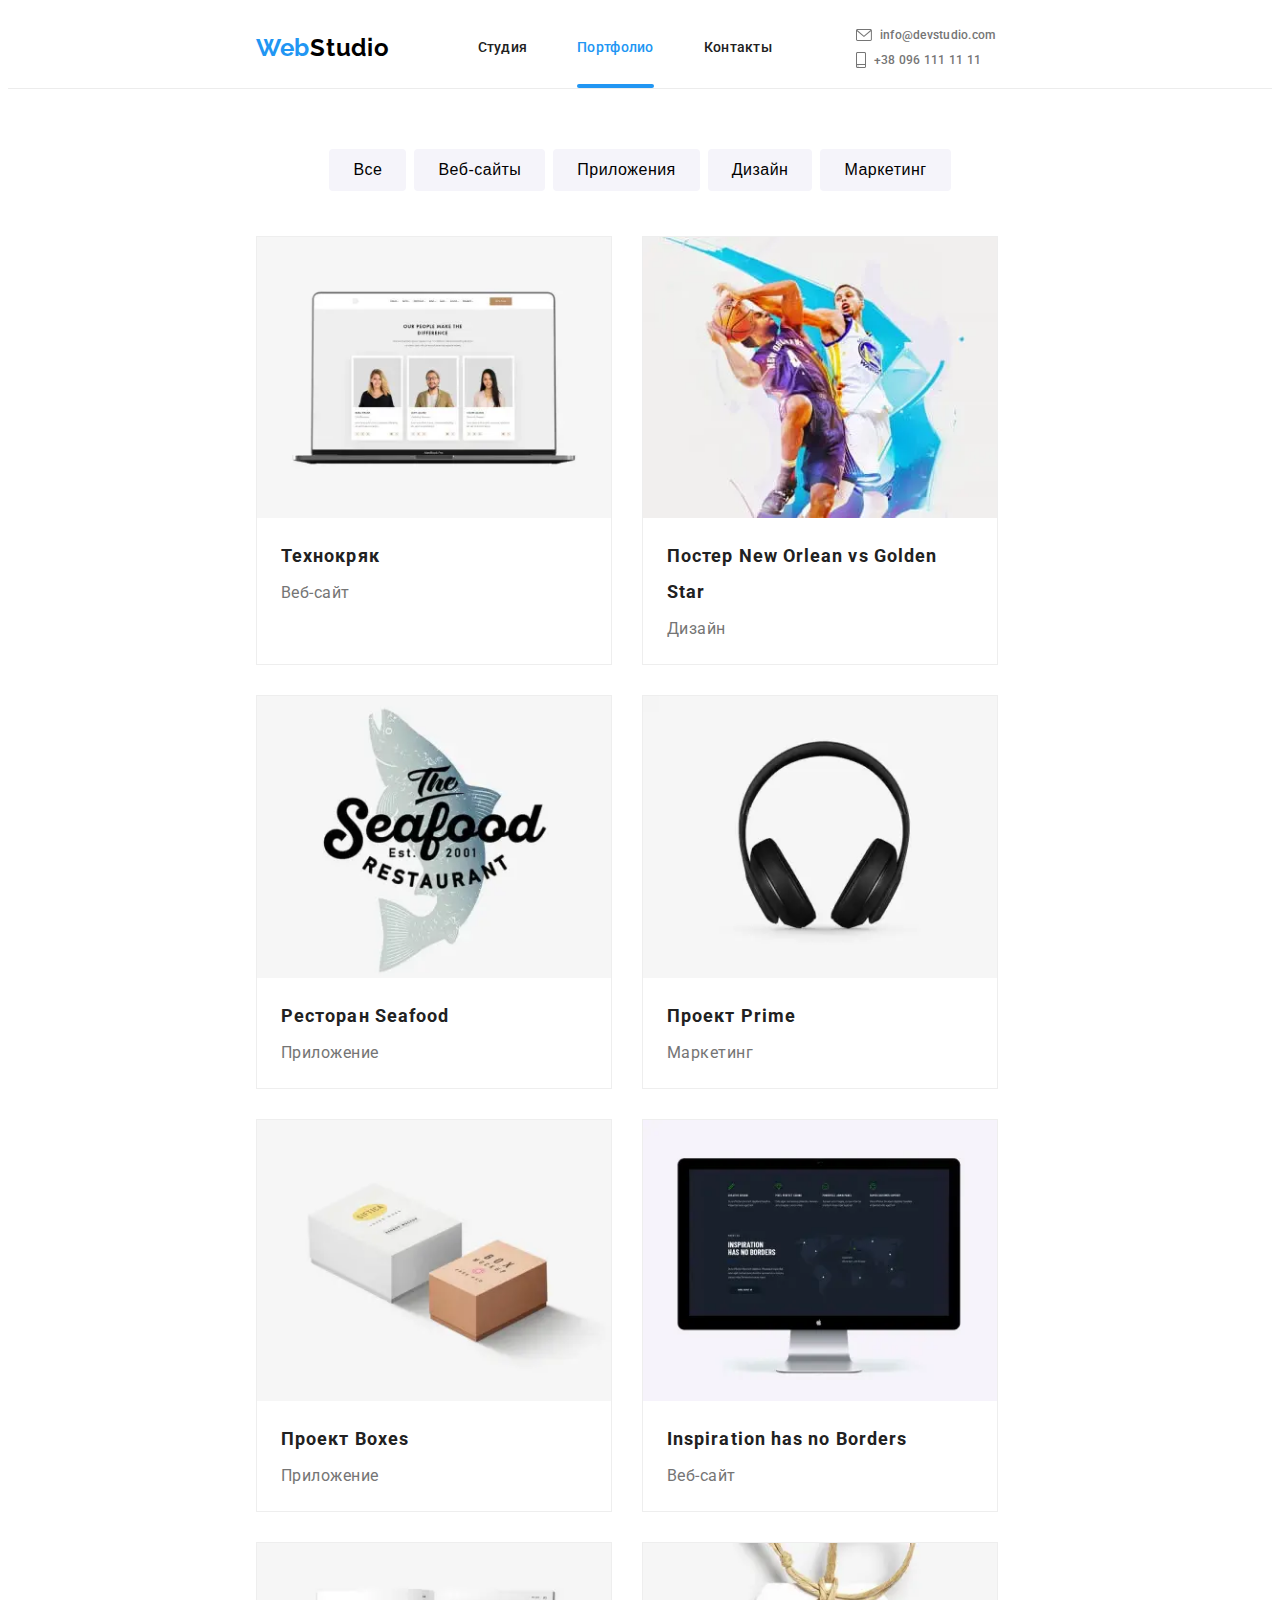
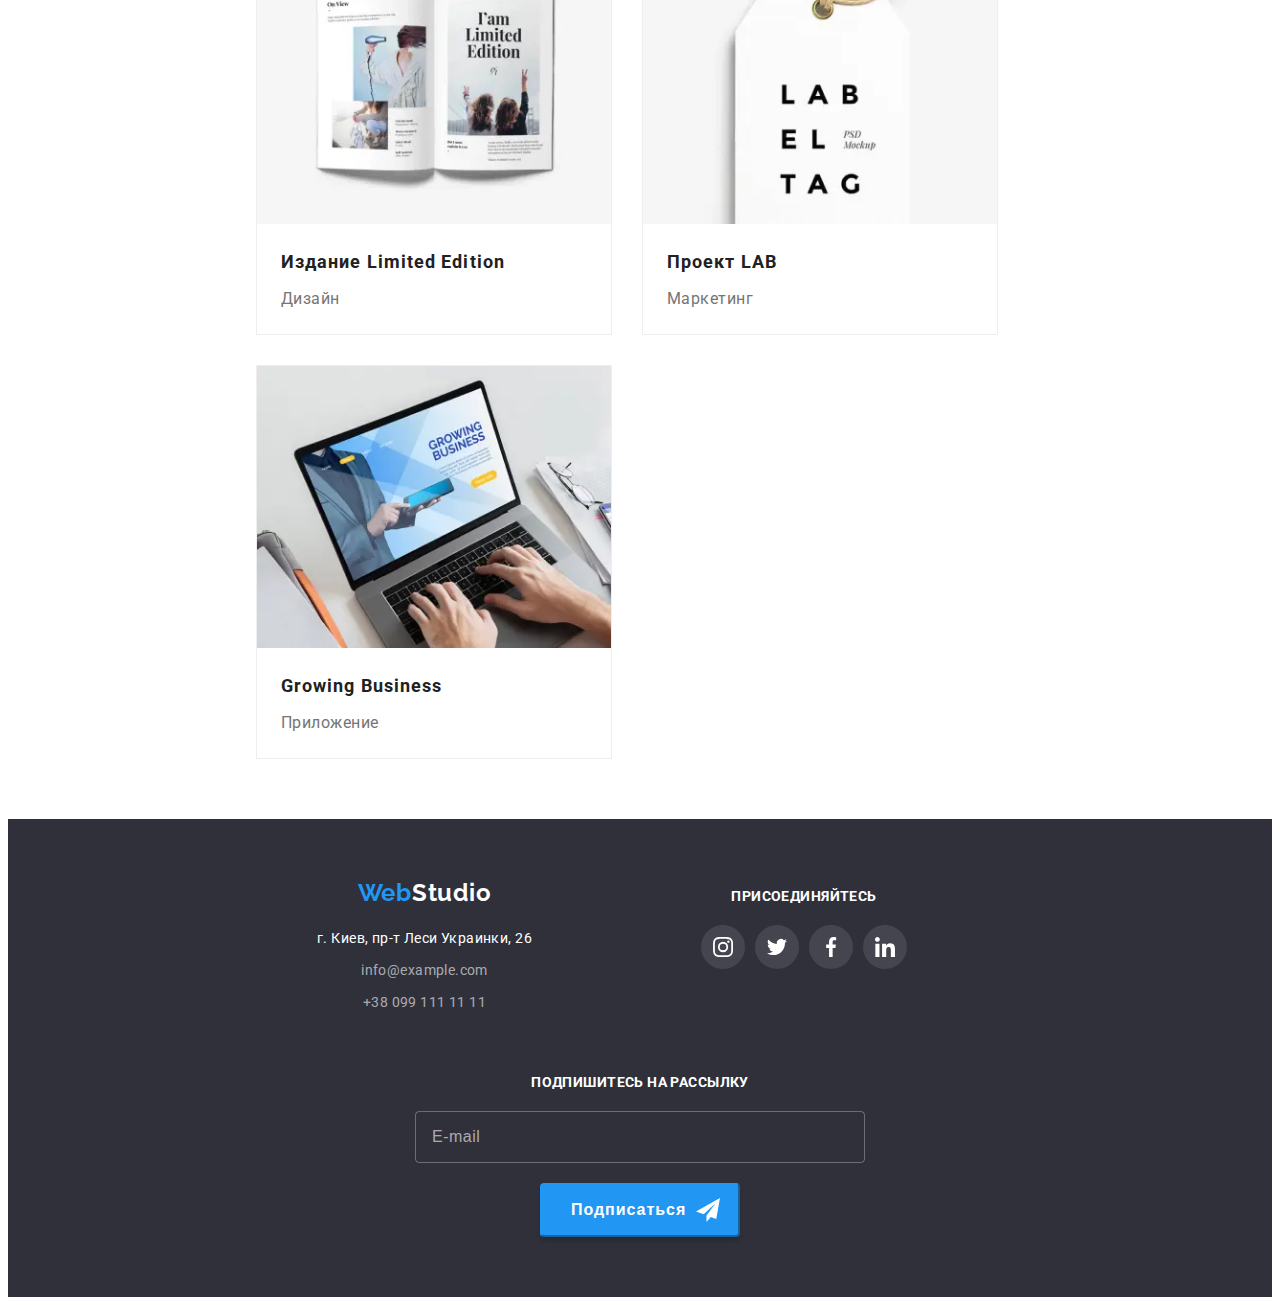
==== commit 82fde0b0: "Add tablet styles on quality, team, clients and footer section" ====
--- a/portfolio.html
+++ b/portfolio.html
@@ -478,7 +478,7 @@
     <!-- ############## FOOTER ############### -->
     <footer class="footer">
       <div class="container footer__info">
-        <div>
+        <div class="footer__address">
           <a class="footer__logo" href="./index.html" lang="en"
             ><span class="footer__logo--accent">Web</span>Studio</a
           >
--- a/css/main.min.css
+++ b/css/main.min.css
@@ -1,2 +1,2 @@
-:root{--main-font: 'Roboto', sans-serif;--main-color: #212121;--secondary-color: #757575;--logo-color: #000000;--accent-color: #2196f3;--card-back: rgba(33, 150, 243, 0.9);--hero-background-color: #2f303a;--btn-text-color: #ffffff;--border-color: #afb1b8;--social-color: #afb1b8;--team-background-color: #f5f4fa;--portfolio-btn-back-color: #f5f4fa;--border-color: #ececec;--footer-social: #44454e;--portfolio-border-color: #eeeeee;--contacts-link-color: rgba(255, 255, 255, 0.6);--color-social-footer: rgba(255, 255, 255, 0.1);--img-background: rgba(47, 48, 58, 0.8);--timing: cubic-bezier(0.4, 0, 0.2, 1);--send-button-back: #188ce8;--color-back: transparent;--color-social: currentColor;--color-clients: currentColor;--color-social-footer: currentColor;--color-mail: currentColor;--color-close: #eaeaea;--color-plus: currentColor}ul{list-style:none;margin-top:0;margin-bottom:0;padding-left:0}a{text-decoration:none;display:inline-block}address{font-style:normal}body{font-family:var(--main-font);color:var(--main-color)}body.modal-open{overflow:hidden}img{display:block;max-width:100%;height:auto}.container{padding-left:15px;padding-right:15px;margin-left:auto;margin-right:auto}@media screen and (min-width: 480px){.container{width:480px}}.section{padding-top:60px;padding-bottom:60px}.header{position:relative;border-bottom:1px solid var(--border-color)}.header__menu{display:-webkit-box;display:-ms-flexbox;display:flex;-webkit-box-align:center;-ms-flex-align:center;align-items:center;-webkit-box-pack:justify;-ms-flex-pack:justify;justify-content:space-between}.header__logo{font-family:'Raleway', sans-serif;font-weight:700;font-size:24px;line-height:1.16;letter-spacing:0.03em;padding-top:16px;padding-bottom:16px;color:var(--logo-color)}.header__logo--accent{color:var(--accent-color)}.header__menu-button{display:-webkit-inline-box;display:-ms-inline-flexbox;display:inline-flex;margin:0;padding:0;border:none;background-color:transparent;z-index:2}.header__menu-button .icon-cross{display:none}.header__menu-button:hover .icon-cross,.header__menu-button:focus .icon-cross{fill:var(--accent-color)}.header__menu-button:hover .icon-menu,.header__menu-button:focus .icon-menu{fill:var(--accent-color)}.header__menu-button.is-open .icon-cross{display:block}.header__menu-button.is-open .icon-menu{display:none}.burger__menu{display:none;position:absolute;left:0;top:0;width:100vw;height:100vh;padding-top:48px;padding-bottom:48px;padding-left:40px}.burger__menu.is-open{display:-webkit-box;display:-ms-flexbox;display:flex;-webkit-box-orient:vertical;-webkit-box-direction:normal;-ms-flex-direction:column;flex-direction:column;-webkit-box-pack:justify;-ms-flex-pack:justify;justify-content:space-between;background-color:var(--btn-text-color)}.nav__item:not(:last-child){margin-bottom:32px}.nav__link{font-weight:500;font-size:40px;line-height:1.17;letter-spacing:0.02em;color:var(--main-color);-webkit-transition:color 250ms var(--timing);transition:color 250ms var(--timing)}.nav__link--active{color:var(--accent-color)}.nav__link:hover,.nav__link:focus{color:var(--accent-color)}.contacts__list{display:-webkit-box;display:-ms-flexbox;display:flex;-webkit-box-orient:vertical;-webkit-box-direction:normal;-ms-flex-direction:column;flex-direction:column;margin-bottom:64px}.contacts__item--tel{-webkit-box-ordinal-group:0;-ms-flex-order:-1;order:-1}.contacts__link{font-weight:500;font-size:24px;line-height:1.17;letter-spacing:0.02em;color:var(--secondary-color)}.contacts__link--tel{font-size:34px;color:var(--accent-color);margin-bottom:32px}.contacts__icon{display:none;fill:var(--secondary-color)}.contacts__social-item{display:inline-block;padding-right:10px;margin-right:10px}.contacts__social-item:not(:last-child){border-right:1px solid rgba(33,33,33,0.2)}.contacts__social-link{font-weight:500;font-size:18px;line-height:1.22;letter-spacing:0.02em;color:var(--accent-color)}.hero{background-color:var(--hero-background-color);padding-top:118px;padding-bottom:118px;text-align:center;max-width:480px;height:400px;margin:0 auto;background-image:-webkit-gradient(linear, left top, right top, from(rgba(47,48,58,0.4)), to(rgba(47,48,58,0.4))),url("../images/overlay/overlay@480.jpg");background-image:linear-gradient(to right, rgba(47,48,58,0.4), rgba(47,48,58,0.4)),url("../images/overlay/overlay@480.jpg");background-size:480px 400px}@media screen and (min-device-pixel-ratio: 2), (-webkit-min-device-pixel-ratio: 2), (min-resolution: 192dpi), (min-resolution: 2dppx){.hero{background-image:-webkit-gradient(linear, left top, right top, from(rgba(47,48,58,0.4)), to(rgba(47,48,58,0.4))),url("../images/overlay/overlay@960.jpg");background-image:linear-gradient(to right, rgba(47,48,58,0.4), rgba(47,48,58,0.4)),url("../images/overlay/overlay@960.jpg")}}.hero__title{display:inline-block;font-weight:900;font-size:26px;line-height:1.62;letter-spacing:0.06em;text-transform:uppercase;color:var(--btn-text-color);margin-top:0;margin-bottom:30px}.hero__modal-btn{font-weight:700;font-size:16px;line-height:1.88;display:-webkit-inline-box;display:-ms-inline-flexbox;display:inline-flex;-webkit-box-align:center;-ms-flex-align:center;align-items:center;letter-spacing:0.06em;color:var(--btn-text-color);background-color:var(--accent-color);cursor:pointer;-webkit-box-shadow:0px 4px 4px rgba(0,0,0,0.15);box-shadow:0px 4px 4px rgba(0,0,0,0.15);border-radius:4px;border-color:var(--accent-color);padding:10px 32px}.quality__item:not(:last-child){margin-bottom:30px}.quality-card{max-width:450px;height:120px;background:var(--portfolio-btn-back-color);border-radius:4px;margin-bottom:30px;display:-webkit-box;display:-ms-flexbox;display:flex;-webkit-box-align:center;-ms-flex-align:center;align-items:center;-webkit-box-pack:center;-ms-flex-pack:center;justify-content:center}.quality-card__title{font-weight:700;font-size:14px;line-height:1.14;text-align:center;letter-spacing:0.03em;text-transform:uppercase;margin-top:0;margin-bottom:10px}.quality-card__description{font-size:14px;line-height:1.71;letter-spacing:0.03em;color:var(--secondary-color);margin-top:0;margin-bottom:0}.section-work{display:none}.team{background-color:var(--team-background-color)}.team__title{font-weight:700;font-size:28px;line-height:1.18;text-align:center;letter-spacing:0.03em;margin-top:0;margin-bottom:30px}.team-card{max-width:450px;background:var(--btn-text-color);-webkit-box-shadow:0px 1px 3px rgba(0,0,0,0.12),0px 1px 1px rgba(0,0,0,0.14),0px 2px 1px rgba(0,0,0,0.2);box-shadow:0px 1px 3px rgba(0,0,0,0.12),0px 1px 1px rgba(0,0,0,0.14),0px 2px 1px rgba(0,0,0,0.2);border-radius:0px 0px 4px 4px}.team-card:not(:last-child){margin-bottom:30px}.team-card__info{padding-top:30px;padding-bottom:16px}.team-card__name{font-weight:500;font-size:16px;line-height:1.18;text-align:center;letter-spacing:0.03em;margin-top:0;margin-bottom:10px}.team-card__prof{font-size:16px;line-height:1.18;text-align:center;letter-spacing:0.03em;color:var(--secondary-color);margin-top:0;margin-bottom:0}.team-card__social-list{display:-webkit-box;display:-ms-flexbox;display:flex;-webkit-box-pack:center;-ms-flex-pack:center;justify-content:center;padding-bottom:24px}.team-card__social-item:not(:last-child){margin-right:10px}.team-card__social-logo{color:var(--social-color);width:44px;height:44px;border-radius:50%;background-color:var(--btn-text-color);-webkit-transition:color 250ms var(--timing),background-color 250ms var(--timing);transition:color 250ms var(--timing),background-color 250ms var(--timing)}.team-card__social-link:hover>.team-card__social-logo,.team-card__social-link:focus>.team-card__social-logo{color:var(--btn-text-color);background-color:var(--accent-color)}.clients__title{font-weight:700;font-size:28px;line-height:1.18;text-align:center;letter-spacing:0.03em;margin-top:0;margin-bottom:30px}.clients__list{display:-webkit-box;display:-ms-flexbox;display:flex;-ms-flex-wrap:wrap;flex-wrap:wrap}.clients__item{-ms-flex-preferred-size:210px;flex-basis:210px;height:92px;border:1px solid var(--social-color);-webkit-box-sizing:border-box;box-sizing:border-box;border-radius:4px;display:-webkit-box;display:-ms-flexbox;display:flex;-webkit-box-align:center;-ms-flex-align:center;align-items:center;-webkit-box-pack:center;-ms-flex-pack:center;justify-content:center;-webkit-transition:border-color 250ms var(--timing);transition:border-color 250ms var(--timing)}.clients__item:hover,.clients__item:focus{border-color:var(--accent-color)}.clients__item:nth-child(odd){margin-right:30px}.clients__item:not(:nth-last-child(-n+2)){margin-bottom:30px}@media screen and (max-width: 479px){.clients__item:nth-child(odd){margin-right:auto}}@media screen and (max-width: 449px){.clients__item{-webkit-box-flex:1;-ms-flex-positive:1;flex-grow:1}.clients__item:not(:last-child){margin-bottom:30px}}.clients__link{padding:15px 51px}.clients__logo{fill:var(--social-color);-webkit-transition:fill 250ms var(--timing);transition:fill 250ms var(--timing)}.clients__link:hover .clients__logo,.clients__link:focus .clients__logo{fill:var(--accent-color)}.footer{background-color:var(--hero-background-color);padding-top:60px;padding-bottom:60px}.footer__logo{display:-webkit-box;display:-ms-flexbox;display:flex;-webkit-box-pack:center;-ms-flex-pack:center;justify-content:center;font-family:'Raleway', sans-serif;font-weight:700;font-size:24px;line-height:1.17;letter-spacing:0.03em;text-align:center;margin-bottom:20px;color:var(--btn-text-color)}.footer__logo--accent{color:var(--accent-color)}.address__link{font-size:14px;line-height:1.71;letter-spacing:0.03em;color:var(--contacts-link-color);-webkit-transition:color 250ms var(--timing);transition:color 250ms var(--timing)}.address__link:hover,.address__link:focus{color:var(--accent-color)}.address__link--map{color:var(--btn-text-color)}.address__item{text-align:center}.address__item:not(:last-child){margin-bottom:8px}.footer-social{padding-top:60px;padding-bottom:60px}.footer-social__title{font-weight:700;font-size:14px;line-height:1.14;letter-spacing:0.03em;text-align:center;text-transform:uppercase;color:var(--btn-text-color);margin-top:0;margin-bottom:20px}.footer-social__list{display:-webkit-box;display:-ms-flexbox;display:flex;-webkit-box-pack:center;-ms-flex-pack:center;justify-content:center}.footer-social__item:not(:last-child){margin-right:10px}.footer-social__icon{color:var(--footer-social);-webkit-transition:color 250ms var(--timing);transition:color 250ms var(--timing)}.footer-social__link:hover>.footer-social__icon,.footer-social__link:focus>.footer-social__icon{color:var(--accent-color)}.subscribe__label{display:-webkit-box;display:-ms-flexbox;display:flex;-ms-flex-wrap:wrap;flex-wrap:wrap;-webkit-box-pack:center;-ms-flex-pack:center;justify-content:center;font-weight:700;font-size:14px;line-height:1.14;letter-spacing:0.03em;text-align:center;text-transform:uppercase;color:var(--btn-text-color);margin-bottom:20px}.subscribe__input{font-size:16px;line-height:1.25;display:-webkit-box;display:-ms-flexbox;display:flex;-webkit-box-flex:1;-ms-flex-positive:1;flex-grow:1;letter-spacing:0.03em;color:rgba(255,255,255,0.6);padding-top:15px;padding-bottom:15px;padding-left:16px;margin-top:20px;border:1px solid rgba(255,255,255,0.3);-webkit-box-sizing:border-box;box-sizing:border-box;border-radius:4px;width:450px;background-color:transparent}.subscribe__input::-webkit-input-placeholder{font-size:16px;line-height:1.25;letter-spacing:0.03em;color:var(--contacts-link-color)}.subscribe__input:-ms-input-placeholder{font-size:16px;line-height:1.25;letter-spacing:0.03em;color:var(--contacts-link-color)}.subscribe__input::-ms-input-placeholder{font-size:16px;line-height:1.25;letter-spacing:0.03em;color:var(--contacts-link-color)}.subscribe__input::placeholder{font-size:16px;line-height:1.25;letter-spacing:0.03em;color:var(--contacts-link-color)}.subscribe__btn{font-weight:700;font-size:16px;line-height:1.88;width:200px;display:-webkit-box;display:-ms-flexbox;display:flex;-webkit-box-align:center;-ms-flex-align:center;align-items:center;text-align:center;letter-spacing:0.06em;color:var(--btn-text-color);background-color:var(--accent-color);border-color:var(--accent-color);padding-top:10px;padding-bottom:10px;padding-left:29px;margin-left:auto;margin-right:auto;-webkit-box-shadow:0px 4px 4px rgba(0,0,0,0.15);box-shadow:0px 4px 4px rgba(0,0,0,0.15);border-radius:4px;cursor:pointer}.subscribe__icon{margin-left:10px}.backdrop{position:fixed;top:0;left:0;width:100%;height:100%;background-color:rgba(0,0,0,0.2);opacity:1;-webkit-transform:scale(1, 1);transform:scale(1, 1);-webkit-transition:opacity 250ms var(--timing),-webkit-transform 250ms var(--timing);transition:opacity 250ms var(--timing),-webkit-transform 250ms var(--timing);transition:transform 250ms var(--timing),opacity 250ms var(--timing);transition:transform 250ms var(--timing),opacity 250ms var(--timing),-webkit-transform 250ms var(--timing);overflow-y:scroll}.is-hidden{opacity:0;pointer-events:none;-webkit-transform:scale(0, 0);transform:scale(0, 0);-webkit-transition:opacity 250ms var(--timing),-webkit-transform 250ms var(--timing);transition:opacity 250ms var(--timing),-webkit-transform 250ms var(--timing);transition:transform 250ms var(--timing),opacity 250ms var(--timing);transition:transform 250ms var(--timing),opacity 250ms var(--timing),-webkit-transform 250ms var(--timing)}.backdrop__modal{position:absolute;top:50%;left:50%;-webkit-transform:translate(-50%, -50%);transform:translate(-50%, -50%);width:93.75vw;max-width:450px;min-height:609px;background:var(--btn-text-color);-webkit-box-shadow:0px 1px 3px rgba(0,0,0,0.12),0px 1px 1px rgba(0,0,0,0.14),0px 2px 1px rgba(0,0,0,0.2);box-shadow:0px 1px 3px rgba(0,0,0,0.12),0px 1px 1px rgba(0,0,0,0.14),0px 2px 1px rgba(0,0,0,0.2);border-radius:4px}.backdrop__close-button{position:absolute;top:8px;right:8px;padding:0;border:none;width:30px;height:30px;border-radius:50%;cursor:pointer;-webkit-transition:color 250ms var(--timing);transition:color 250ms var(--timing)}.backdrop__close-button:hover,.backdrop__close-button:focus{color:var(--accent-color)}.leave-contacts{padding-top:40px;padding-bottom:40px;padding-left:40px;padding-right:40px}.leave-contacts__title{font-weight:700;font-size:20px;line-height:1.5;text-align:center;letter-spacing:0.03em;margin-bottom:12px;margin-top:0}.modal-form{display:-webkit-box;display:-ms-flexbox;display:flex;-webkit-box-orient:vertical;-webkit-box-direction:normal;-ms-flex-direction:column;flex-direction:column}.modal-form__label{position:relative;font-size:12px;line-height:1.16;letter-spacing:0.01em;color:var(--secondary-color);cursor:pointer}.modal-form__label:hover,.modal-form__label:focus{color:var(--accent-color)}.modal-form__input{border:1px solid rgba(33,33,33,0.2);border-radius:4px;width:100%;font-size:inherit;line-height:inherit;letter-spacing:inherit;margin-top:4px;margin-bottom:10px;padding-left:42px;padding-top:12px;padding-bottom:12px;cursor:pointer;-webkit-transition:border 250ms var(--timing);transition:border 250ms var(--timing);outline:none}.modal-form__input:hover,.modal-form__input:focus{border:1px solid var(--accent-color)}.modal-form__icon{position:absolute;top:28px;left:12px;-webkit-transition:fill 250ms var(--timing);transition:fill 250ms var(--timing)}.modal-form__input:hover ~ .modal-form__icon,.modal-form__input:focus ~ .modal-form__icon{fill:var(--accent-color)}.modal-form__comment{border:1px solid rgba(33,33,33,0.2);border-radius:4px;width:100%;height:120px;resize:none;font-size:inherit;line-height:inherit;letter-spacing:inherit;margin-top:4px;padding:12px 16px;margin-bottom:20px;cursor:pointer;-webkit-transition:border 250ms var(--timing);transition:border 250ms var(--timing);outline:none}.modal-form__comment:hover,.modal-form__comment:focus{border:1px solid var(--accent-color)}.modal-form__comment::-webkit-input-placeholder{font-size:14px;line-height:1.14;letter-spacing:0.01em;color:rgba(117,117,117,0.5)}.modal-form__comment:-ms-input-placeholder{font-size:14px;line-height:1.14;letter-spacing:0.01em;color:rgba(117,117,117,0.5)}.modal-form__comment::-ms-input-placeholder{font-size:14px;line-height:1.14;letter-spacing:0.01em;color:rgba(117,117,117,0.5)}.modal-form__comment::placeholder{font-size:14px;line-height:1.14;letter-spacing:0.01em;color:rgba(117,117,117,0.5)}.modal-form__checkbox-label{position:relative;margin-bottom:30px}.modal-form__checkbox{position:absolute;width:1px;height:1px;margin:-1px;border:0;padding:0;clip:rect(0 0 0 0);overflow:hidden}.modal-form__checkbox--no-checked{position:absolute;top:3px;left:0px;cursor:pointer;-webkit-transform:scale(0);transform:scale(0);-webkit-transition:-webkit-transform 250ms var(--timing);transition:-webkit-transform 250ms var(--timing);transition:transform 250ms var(--timing);transition:transform 250ms var(--timing), -webkit-transform 250ms var(--timing)}.modal-form__checkbox--checked{position:absolute;top:3px;left:0px;cursor:pointer;-webkit-transform:scale(1);transform:scale(1);-webkit-transition:-webkit-transform 250ms var(--timing);transition:-webkit-transform 250ms var(--timing);transition:transform 250ms var(--timing);transition:transform 250ms var(--timing), -webkit-transform 250ms var(--timing)}.modal-form__checkbox:not(:checked) ~ .modal-form__checkbox--checked{-webkit-transform:scale(0);transform:scale(0)}.modal-form__checkbox:not(:checked) ~ .modal-form__checkbox--no-checked{-webkit-transform:scale(1);transform:scale(1)}.modal-form__checkbox-text{font-size:12px;line-height:1.17;letter-spacing:0.03em;color:var(--secondary-color);margin-left:24px}.modal-form__license-link{font-size:12px;line-height:1.17;letter-spacing:0.03em;-webkit-text-decoration-line:underline;text-decoration-line:underline;color:var(--accent-color)}.modal-form__send-button{font-weight:700;font-size:16px;line-height:1.88;display:-webkit-box;display:-ms-flexbox;display:flex;-webkit-box-align:center;-ms-flex-align:center;align-items:center;text-align:center;letter-spacing:0.06em;color:var(--btn-text-color);padding:10px 56px;margin-left:auto;margin-right:auto;width:200px;background:var(--accent-color);-webkit-box-shadow:0px 4px 4px rgba(0,0,0,0.15);box-shadow:0px 4px 4px rgba(0,0,0,0.15);border-radius:4px;border-color:transparent;cursor:pointer}.modal-form__send-button:hover,.modal-form__send-button:focus{background:var(--send-button-back)}.portfolio__title{display:none}.portfolio-filter{display:-webkit-box;display:-ms-flexbox;display:flex;-ms-flex-wrap:wrap;flex-wrap:wrap;margin-bottom:40px}.portfolio-filter__item:not(:last-child){margin-right:8px}.portfolio-filter__item:not(:nth-last-child(-n+2)){margin-bottom:15px}.portfolio-filter__btn{font-weight:500;font-size:16px;line-height:1.62;text-align:center;letter-spacing:0.03em;background-color:var(--portfolio-btn-back-color);cursor:pointer;-webkit-transition:color 250ms var(--timing),background-color 250ms var(--timing);transition:color 250ms var(--timing),background-color 250ms var(--timing);border-radius:4px;border-color:transparent;padding:6px 22px}.portfolio-filter__btn:hover,.portfolio-filter__btn:focus{color:var(--btn-text-color);background-color:var(--accent-color);-webkit-box-shadow:0px 3px 1px rgba(0,0,0,0.1),0px 1px 2px rgba(0,0,0,0.08),0px 2px 2px rgba(0,0,0,0.12);box-shadow:0px 3px 1px rgba(0,0,0,0.1),0px 1px 2px rgba(0,0,0,0.08),0px 2px 2px rgba(0,0,0,0.12)}.portfolio__card-list{display:-webkit-box;display:-ms-flexbox;display:flex;-webkit-box-orient:vertical;-webkit-box-direction:normal;-ms-flex-direction:column;flex-direction:column}.portfolio-card{background-color:var(--btn-text-color);border:1px solid var(--portfolio-border-color);cursor:pointer;-webkit-transition:-webkit-box-shadow 250ms var(--timing);transition:-webkit-box-shadow 250ms var(--timing);transition:box-shadow 250ms var(--timing);transition:box-shadow 250ms var(--timing), -webkit-box-shadow 250ms var(--timing)}.portfolio-card:hover{-webkit-box-shadow:0px 1px 1px rgba(0,0,0,0.12),0px 4px 4px rgba(0,0,0,0.06),1px 4px 6px rgba(0,0,0,0.16);box-shadow:0px 1px 1px rgba(0,0,0,0.12),0px 4px 4px rgba(0,0,0,0.06),1px 4px 6px rgba(0,0,0,0.16)}.portfolio-card:not(:last-child){margin-bottom:30px}.portfolio-card__overlay{position:relative;overflow:hidden;display:-webkit-box;display:-ms-flexbox;display:flex}.portfolio-card__text{display:-webkit-box;display:-ms-flexbox;display:flex;-webkit-box-align:center;-ms-flex-align:center;align-items:center;position:absolute;left:0;top:0;font-size:18px;line-height:1.56;letter-spacing:0.03em;color:var(--btn-text-color);background:var(--card-back);margin:0;max-width:450px;height:294px;padding-left:24px;padding-right:24px;-webkit-transform:translateY(101%);transform:translateY(101%);-webkit-transition:-webkit-transform 250ms var(--timing);transition:-webkit-transform 250ms var(--timing);transition:transform 250ms var(--timing);transition:transform 250ms var(--timing), -webkit-transform 250ms var(--timing)}.portfolio-card:hover .portfolio-card__text{-webkit-transform:translateY(0%);transform:translateY(0%)}.portfolio-card__info{padding-top:20px;padding-bottom:20px;padding-left:24px;padding-right:24px}.portfolio-card__title{font-weight:700;font-size:18px;line-height:2;letter-spacing:0.06em;color:var(--main-color);margin-top:0;margin-bottom:4px}.portfolio-card__item{font-size:16px;line-height:1.88;letter-spacing:0.03em;color:var(--secondary-color);margin-top:0;margin-bottom:0}
+:root{--main-font: 'Roboto', sans-serif;--main-color: #212121;--secondary-color: #757575;--logo-color: #000000;--accent-color: #2196f3;--card-back: rgba(33, 150, 243, 0.9);--hero-background-color: #2f303a;--btn-text-color: #ffffff;--border-color: #afb1b8;--social-color: #afb1b8;--team-background-color: #f5f4fa;--portfolio-btn-back-color: #f5f4fa;--border-color: #ececec;--footer-social: #44454e;--portfolio-border-color: #eeeeee;--contacts-link-color: rgba(255, 255, 255, 0.6);--color-social-footer: rgba(255, 255, 255, 0.1);--img-background: rgba(47, 48, 58, 0.8);--timing: cubic-bezier(0.4, 0, 0.2, 1);--send-button-back: #188ce8;--color-back: transparent;--color-social: currentColor;--color-clients: currentColor;--color-social-footer: currentColor;--color-mail: currentColor;--color-close: #eaeaea;--color-plus: currentColor}ul{list-style:none;margin-top:0;margin-bottom:0;padding-left:0}a{text-decoration:none;display:inline-block}address{font-style:normal}body{font-family:var(--main-font);color:var(--main-color)}body.modal-open{overflow:hidden}img{display:block;max-width:100%;height:auto}.container{padding-left:15px;padding-right:15px;margin-left:auto;margin-right:auto}@media screen and (min-width: 480px){.container{width:480px}}@media screen and (min-width: 768px){.container{width:768px}}.section{padding-top:60px;padding-bottom:60px}.header{position:relative;border-bottom:1px solid var(--border-color)}.header__menu{display:-webkit-box;display:-ms-flexbox;display:flex;-webkit-box-align:center;-ms-flex-align:center;align-items:center;-webkit-box-pack:justify;-ms-flex-pack:justify;justify-content:space-between}@media screen and (min-width: 768px){.header__menu{-webkit-box-align:normal;-ms-flex-align:normal;align-items:normal;-webkit-box-pack:normal;-ms-flex-pack:normal;justify-content:normal}}.header__logo{font-family:'Raleway', sans-serif;font-weight:700;font-size:24px;line-height:1.16;letter-spacing:0.03em;padding-top:16px;padding-bottom:16px;color:var(--logo-color)}@media screen and (min-width: 768px){.header__logo{padding-top:26px;padding-bottom:26px;margin-right:88px}}.header__logo--accent{color:var(--accent-color)}.header__menu-button{display:-webkit-inline-box;display:-ms-inline-flexbox;display:inline-flex;margin:0;padding:0;border:none;background-color:transparent;z-index:3}@media screen and (min-width: 768px){.header__menu-button{display:none}}.header__menu-button .icon-cross{display:none}.header__menu-button:hover .icon-cross,.header__menu-button:focus .icon-cross{fill:var(--accent-color)}.header__menu-button:hover .icon-menu,.header__menu-button:focus .icon-menu{fill:var(--accent-color)}.header__menu-button.is-open .icon-cross{display:block}.header__menu-button.is-open .icon-menu{display:none}.burger__menu{display:none;position:absolute;left:0;top:0;width:100vw;height:100vh;padding-top:48px;padding-bottom:48px;padding-left:40px}@media screen and (min-width: 768px){.burger__menu{display:-webkit-box;display:-ms-flexbox;display:flex;position:static;padding:0;width:auto;height:80px}}.burger__menu.is-open{display:-webkit-box;display:-ms-flexbox;display:flex;-webkit-box-orient:vertical;-webkit-box-direction:normal;-ms-flex-direction:column;flex-direction:column;-webkit-box-pack:justify;-ms-flex-pack:justify;justify-content:space-between;background-color:var(--btn-text-color);z-index:2}@media screen and (min-width: 768px){.nav__list{display:-webkit-box;display:-ms-flexbox;display:flex;margin-right:84px}}@media screen and (min-width: 768px){.nav__item{position:relative}}.nav__item:not(:last-child){margin-bottom:32px}@media screen and (min-width: 768px){.nav__item:not(:last-child){margin-bottom:0;margin-right:50px}}.nav__link{font-weight:500;font-size:40px;line-height:1.17;letter-spacing:0.02em;color:var(--main-color);-webkit-transition:color 250ms var(--timing);transition:color 250ms var(--timing)}@media screen and (min-width: 768px){.nav__link{font-size:14px;line-height:1.14;padding-top:32px;padding-bottom:32px}.nav__link--active::after{position:absolute;bottom:0;left:0;content:'';width:100%;height:4px;background-color:var(--accent-color);border-radius:2px}}.nav__link--active{color:var(--accent-color)}.nav__link:hover,.nav__link:focus{color:var(--accent-color)}@media screen and (min-width: 768px){.contacts{display:-webkit-box;display:-ms-flexbox;display:flex;-webkit-box-align:center;-ms-flex-align:center;align-items:center}}.contacts__list{display:-webkit-box;display:-ms-flexbox;display:flex;-webkit-box-orient:vertical;-webkit-box-direction:normal;-ms-flex-direction:column;flex-direction:column;margin-bottom:64px}@media screen and (min-width: 768px){.contacts__list{margin-bottom:0}}.contacts__item--tel{-webkit-box-ordinal-group:0;-ms-flex-order:-1;order:-1}@media screen and (min-width: 768px){.contacts__item--tel{-webkit-box-ordinal-group:2;-ms-flex-order:1;order:1}}.contacts__link{font-weight:500;font-size:24px;line-height:1.17;letter-spacing:0.02em;color:var(--secondary-color)}@media screen and (min-width: 768px){.contacts__link{font-size:12px;margin-bottom:10px;display:-webkit-box;display:-ms-flexbox;display:flex;-webkit-box-align:center;-ms-flex-align:center;align-items:center}}.contacts__link--tel{font-size:34px;color:var(--accent-color);margin-bottom:32px}@media screen and (min-width: 768px){.contacts__link--tel{font-size:12px;color:var(--secondary-color);margin-bottom:0}}.contacts__icon{display:none;fill:var(--secondary-color)}@media screen and (min-width: 768px){.contacts__icon{display:inline-block;margin-right:8px}}@media screen and (min-width: 768px){.contacts__social-list{display:none}}.contacts__social-item{display:inline-block;padding-right:10px;margin-right:10px}.contacts__social-item:not(:last-child){border-right:1px solid rgba(33,33,33,0.2)}.contacts__social-link{font-weight:500;font-size:18px;line-height:1.22;letter-spacing:0.02em;color:var(--accent-color)}.hero{background-color:var(--hero-background-color);padding-top:118px;padding-bottom:118px;text-align:center;max-width:480px;height:400px;margin:0 auto;background-image:-webkit-gradient(linear, left top, right top, from(rgba(47,48,58,0.4)), to(rgba(47,48,58,0.4))),url("../images/overlay/overlay@480.jpg");background-image:linear-gradient(to right, rgba(47,48,58,0.4), rgba(47,48,58,0.4)),url("../images/overlay/overlay@480.jpg");background-size:480px 400px}@media screen and (min-width: 768px){.hero{max-width:768px;background-image:-webkit-gradient(linear, left top, right top, from(rgba(47,48,58,0.4)), to(rgba(47,48,58,0.4))),url("../images/overlay/overlay@768.jpg");background-image:linear-gradient(to right, rgba(47,48,58,0.4), rgba(47,48,58,0.4)),url("../images/overlay/overlay@768.jpg");background-size:768px 400px}}@media screen and (min-device-pixel-ratio: 2), (-webkit-min-device-pixel-ratio: 2), (min-resolution: 192dpi), (min-resolution: 2dppx){.hero{background-image:-webkit-gradient(linear, left top, right top, from(rgba(47,48,58,0.4)), to(rgba(47,48,58,0.4))),url("../images/overlay/overlay@960.jpg");background-image:linear-gradient(to right, rgba(47,48,58,0.4), rgba(47,48,58,0.4)),url("../images/overlay/overlay@960.jpg")}}@media screen and (min-device-pixel-ratio: 2) and (min-width: 768px), screen and (-webkit-min-device-pixel-ratio: 2) and (min-width: 768px), screen and (min-resolution: 192dpi) and (min-width: 768px), screen and (min-resolution: 2dppx) and (min-width: 768px){.hero{background-image:-webkit-gradient(linear, left top, right top, from(rgba(47,48,58,0.4)), to(rgba(47,48,58,0.4))),url("../images/overlay/overlay@1536.jpg");background-image:linear-gradient(to right, rgba(47,48,58,0.4), rgba(47,48,58,0.4)),url("../images/overlay/overlay@1536.jpg")}}.hero__title{display:inline-block;font-weight:900;font-size:26px;line-height:1.62;letter-spacing:0.06em;text-transform:uppercase;color:var(--btn-text-color);margin-top:0;margin-bottom:30px}@media screen and (min-width: 768px){.hero__title{display:block}}.hero__modal-btn{font-weight:700;font-size:16px;line-height:1.88;display:-webkit-inline-box;display:-ms-inline-flexbox;display:inline-flex;-webkit-box-align:center;-ms-flex-align:center;align-items:center;letter-spacing:0.06em;color:var(--btn-text-color);background-color:var(--accent-color);cursor:pointer;-webkit-box-shadow:0px 4px 4px rgba(0,0,0,0.15);box-shadow:0px 4px 4px rgba(0,0,0,0.15);border-radius:4px;border-color:var(--accent-color);padding:10px 32px}@media screen and (min-width: 768px){.quality{display:-webkit-box;display:-ms-flexbox;display:flex;-ms-flex-wrap:wrap;flex-wrap:wrap}}.quality__item:not(:last-child){margin-bottom:30px}@media screen and (min-width: 768px){.quality__item:not(:last-child){margin-bottom:0}}@media screen and (min-width: 768px){.quality__item{width:354px}.quality__item:nth-child(odd){margin-right:30px}.quality__item:not(:nth-last-child(-n+2)){margin-bottom:30px}}.quality-card{max-width:450px;height:120px;background:var(--portfolio-btn-back-color);border-radius:4px;margin-bottom:30px;display:-webkit-box;display:-ms-flexbox;display:flex;-webkit-box-align:center;-ms-flex-align:center;align-items:center;-webkit-box-pack:center;-ms-flex-pack:center;justify-content:center}.quality-card__title{font-weight:700;font-size:14px;line-height:1.14;text-align:center;letter-spacing:0.03em;text-transform:uppercase;margin-top:0;margin-bottom:10px}@media screen and (min-width: 768px){.quality-card__title{text-align:left}}.quality-card__description{font-size:14px;line-height:1.71;letter-spacing:0.03em;color:var(--secondary-color);margin-top:0;margin-bottom:0}.section-work{display:none}.team{background-color:var(--team-background-color)}.team__title{font-weight:700;font-size:28px;line-height:1.18;text-align:center;letter-spacing:0.03em;margin-top:0;margin-bottom:30px}@media screen and (min-width: 768px){.team__list{display:-webkit-box;display:-ms-flexbox;display:flex;-ms-flex-wrap:wrap;flex-wrap:wrap}}.team-card{max-width:450px;background:var(--btn-text-color);-webkit-box-shadow:0px 1px 3px rgba(0,0,0,0.12),0px 1px 1px rgba(0,0,0,0.14),0px 2px 1px rgba(0,0,0,0.2);box-shadow:0px 1px 3px rgba(0,0,0,0.12),0px 1px 1px rgba(0,0,0,0.14),0px 2px 1px rgba(0,0,0,0.2);border-radius:0px 0px 4px 4px}.team-card:not(:last-child){margin-bottom:30px}@media screen and (min-width: 768px){.team-card:not(:last-child){margin-bottom:0}}@media screen and (min-width: 768px){.team-card{width:354px}.team-card:nth-child(odd){margin-right:30px}.team-card:not(:nth-last-child(-n+2)){margin-bottom:30px}}.team-card__info{padding-top:30px;padding-bottom:16px}.team-card__name{font-weight:500;font-size:16px;line-height:1.18;text-align:center;letter-spacing:0.03em;margin-top:0;margin-bottom:10px}.team-card__prof{font-size:16px;line-height:1.18;text-align:center;letter-spacing:0.03em;color:var(--secondary-color);margin-top:0;margin-bottom:0}.team-card__social-list{display:-webkit-box;display:-ms-flexbox;display:flex;-webkit-box-pack:center;-ms-flex-pack:center;justify-content:center;padding-bottom:24px}.team-card__social-item:not(:last-child){margin-right:10px}.team-card__social-logo{color:var(--social-color);width:44px;height:44px;border-radius:50%;background-color:var(--btn-text-color);-webkit-transition:color 250ms var(--timing),background-color 250ms var(--timing);transition:color 250ms var(--timing),background-color 250ms var(--timing)}.team-card__social-link:hover>.team-card__social-logo,.team-card__social-link:focus>.team-card__social-logo{color:var(--btn-text-color);background-color:var(--accent-color)}.clients__title{font-weight:700;font-size:28px;line-height:1.18;text-align:center;letter-spacing:0.03em;margin-top:0;margin-bottom:30px}.clients__list{display:-webkit-box;display:-ms-flexbox;display:flex;-ms-flex-wrap:wrap;flex-wrap:wrap}@media screen and (min-width: 768px){.clients__list{-webkit-box-pack:justify;-ms-flex-pack:justify;justify-content:space-between}}.clients__item{-ms-flex-preferred-size:210px;flex-basis:210px;height:92px;border:1px solid var(--social-color);-webkit-box-sizing:border-box;box-sizing:border-box;border-radius:4px;display:-webkit-box;display:-ms-flexbox;display:flex;-webkit-box-align:center;-ms-flex-align:center;align-items:center;-webkit-box-pack:center;-ms-flex-pack:center;justify-content:center;-webkit-transition:border-color 250ms var(--timing);transition:border-color 250ms var(--timing)}.clients__item:hover,.clients__item:focus{border-color:var(--accent-color)}.clients__item:nth-child(odd){margin-right:30px}@media screen and (min-width: 768px){.clients__item:nth-child(odd){margin-right:0}}.clients__item:not(:nth-last-child(-n+2)){margin-bottom:30px}@media screen and (min-width: 768px){.clients__item:not(:nth-last-child(-n+2)){margin-bottom:0}}@media screen and (max-width: 479px){.clients__item:nth-child(odd){margin-right:auto}}@media screen and (max-width: 449px){.clients__item{-webkit-box-flex:1;-ms-flex-positive:1;flex-grow:1}.clients__item:not(:last-child){margin-bottom:30px}}@media screen and (min-width: 768px){.clients__item{-ms-flex-preferred-size:226px;flex-basis:226px}.clients__item:not(:nth-last-child(-n+3)){margin-bottom:30px}}.clients__link{padding:15px 51px}@media screen and (min-width: 768px){.clients__link{padding:15px 59px}}.clients__logo{fill:var(--social-color);-webkit-transition:fill 250ms var(--timing);transition:fill 250ms var(--timing)}.clients__link:hover .clients__logo,.clients__link:focus .clients__logo{fill:var(--accent-color)}.footer{background-color:var(--hero-background-color);padding-top:60px;padding-bottom:60px}.footer__logo{display:-webkit-box;display:-ms-flexbox;display:flex;-webkit-box-pack:center;-ms-flex-pack:center;justify-content:center;font-family:'Raleway', sans-serif;font-weight:700;font-size:24px;line-height:1.17;letter-spacing:0.03em;text-align:center;margin-bottom:20px;color:var(--btn-text-color)}.footer__logo--accent{color:var(--accent-color)}@media screen and (min-width: 768px){.footer__address{display:inline-block;margin-left:61px;margin-right:165px;margin-bottom:60px}}.address__link{font-size:14px;line-height:1.71;letter-spacing:0.03em;color:var(--contacts-link-color);-webkit-transition:color 250ms var(--timing);transition:color 250ms var(--timing)}.address__link:hover,.address__link:focus{color:var(--accent-color)}.address__link--map{color:var(--btn-text-color)}.address__item{text-align:center}.address__item:not(:last-child){margin-bottom:8px}.footer-social{padding-top:60px;padding-bottom:60px}@media screen and (min-width: 768px){.footer-social{display:inline-block;padding:0;vertical-align:top;margin-top:10px}}.footer-social__title{font-weight:700;font-size:14px;line-height:1.14;letter-spacing:0.03em;text-align:center;text-transform:uppercase;color:var(--btn-text-color);margin-top:0;margin-bottom:20px}.footer-social__list{display:-webkit-box;display:-ms-flexbox;display:flex;-webkit-box-pack:center;-ms-flex-pack:center;justify-content:center}.footer-social__item:not(:last-child){margin-right:10px}.footer-social__icon{color:var(--footer-social);-webkit-transition:color 250ms var(--timing);transition:color 250ms var(--timing)}.footer-social__link:hover>.footer-social__icon,.footer-social__link:focus>.footer-social__icon{color:var(--accent-color)}.subscribe__label{display:-webkit-box;display:-ms-flexbox;display:flex;-ms-flex-wrap:wrap;flex-wrap:wrap;-webkit-box-pack:center;-ms-flex-pack:center;justify-content:center;font-weight:700;font-size:14px;line-height:1.14;letter-spacing:0.03em;text-align:center;text-transform:uppercase;color:var(--btn-text-color);margin-bottom:20px}@media screen and (min-width: 768px){.subscribe__label{-ms-flex-wrap:nowrap;flex-wrap:nowrap;-webkit-box-pack:normal;-ms-flex-pack:normal;justify-content:normal;-webkit-box-orient:vertical;-webkit-box-direction:normal;-ms-flex-direction:column;flex-direction:column;-webkit-box-align:center;-ms-flex-align:center;align-items:center}}.subscribe__input{font-size:16px;line-height:1.25;display:-webkit-box;display:-ms-flexbox;display:flex;-webkit-box-flex:1;-ms-flex-positive:1;flex-grow:1;letter-spacing:0.03em;color:rgba(255,255,255,0.6);padding-top:15px;padding-bottom:15px;padding-left:16px;margin-top:20px;border:1px solid rgba(255,255,255,0.3);-webkit-box-sizing:border-box;box-sizing:border-box;border-radius:4px;width:450px;background-color:transparent}.subscribe__input::-webkit-input-placeholder{font-size:16px;line-height:1.25;letter-spacing:0.03em;color:var(--contacts-link-color)}.subscribe__input:-ms-input-placeholder{font-size:16px;line-height:1.25;letter-spacing:0.03em;color:var(--contacts-link-color)}.subscribe__input::-ms-input-placeholder{font-size:16px;line-height:1.25;letter-spacing:0.03em;color:var(--contacts-link-color)}.subscribe__input::placeholder{font-size:16px;line-height:1.25;letter-spacing:0.03em;color:var(--contacts-link-color)}.subscribe__btn{font-weight:700;font-size:16px;line-height:1.88;width:200px;display:-webkit-box;display:-ms-flexbox;display:flex;-webkit-box-align:center;-ms-flex-align:center;align-items:center;text-align:center;letter-spacing:0.06em;color:var(--btn-text-color);background-color:var(--accent-color);border-color:var(--accent-color);padding-top:10px;padding-bottom:10px;padding-left:29px;margin-left:auto;margin-right:auto;-webkit-box-shadow:0px 4px 4px rgba(0,0,0,0.15);box-shadow:0px 4px 4px rgba(0,0,0,0.15);border-radius:4px;cursor:pointer}.subscribe__icon{margin-left:10px}.backdrop{position:fixed;top:0;left:0;width:100%;height:100%;background-color:rgba(0,0,0,0.2);opacity:1;-webkit-transform:scale(1, 1);transform:scale(1, 1);-webkit-transition:opacity 250ms var(--timing),-webkit-transform 250ms var(--timing);transition:opacity 250ms var(--timing),-webkit-transform 250ms var(--timing);transition:transform 250ms var(--timing),opacity 250ms var(--timing);transition:transform 250ms var(--timing),opacity 250ms var(--timing),-webkit-transform 250ms var(--timing);overflow-y:scroll}.is-hidden{opacity:0;pointer-events:none;-webkit-transform:scale(0, 0);transform:scale(0, 0);-webkit-transition:opacity 250ms var(--timing),-webkit-transform 250ms var(--timing);transition:opacity 250ms var(--timing),-webkit-transform 250ms var(--timing);transition:transform 250ms var(--timing),opacity 250ms var(--timing);transition:transform 250ms var(--timing),opacity 250ms var(--timing),-webkit-transform 250ms var(--timing)}.backdrop__modal{position:absolute;top:50%;left:50%;-webkit-transform:translate(-50%, -50%);transform:translate(-50%, -50%);width:93.75vw;max-width:450px;min-height:609px;background:var(--btn-text-color);-webkit-box-shadow:0px 1px 3px rgba(0,0,0,0.12),0px 1px 1px rgba(0,0,0,0.14),0px 2px 1px rgba(0,0,0,0.2);box-shadow:0px 1px 3px rgba(0,0,0,0.12),0px 1px 1px rgba(0,0,0,0.14),0px 2px 1px rgba(0,0,0,0.2);border-radius:4px}.backdrop__close-button{position:absolute;top:8px;right:8px;padding:0;border:none;width:30px;height:30px;border-radius:50%;cursor:pointer;-webkit-transition:color 250ms var(--timing);transition:color 250ms var(--timing)}.backdrop__close-button:hover,.backdrop__close-button:focus{color:var(--accent-color)}.leave-contacts{padding-top:40px;padding-bottom:40px;padding-left:40px;padding-right:40px}.leave-contacts__title{font-weight:700;font-size:20px;line-height:1.5;text-align:center;letter-spacing:0.03em;margin-bottom:12px;margin-top:0}.modal-form{display:-webkit-box;display:-ms-flexbox;display:flex;-webkit-box-orient:vertical;-webkit-box-direction:normal;-ms-flex-direction:column;flex-direction:column}.modal-form__label{position:relative;font-size:12px;line-height:1.16;letter-spacing:0.01em;color:var(--secondary-color);cursor:pointer}.modal-form__label:hover,.modal-form__label:focus{color:var(--accent-color)}@media screen and (min-width: 768px){.modal-form__label:hover,.modal-form__label:focus{color:var(--secondary-color)}}.modal-form__input{border:1px solid rgba(33,33,33,0.2);border-radius:4px;width:100%;font-size:inherit;line-height:inherit;letter-spacing:inherit;margin-top:4px;margin-bottom:10px;padding-left:42px;padding-top:12px;padding-bottom:12px;cursor:pointer;-webkit-transition:border 250ms var(--timing);transition:border 250ms var(--timing);outline:none}.modal-form__input:hover,.modal-form__input:focus{border:1px solid var(--accent-color)}.modal-form__icon{position:absolute;top:28px;left:12px;-webkit-transition:fill 250ms var(--timing);transition:fill 250ms var(--timing)}.modal-form__input:hover ~ .modal-form__icon,.modal-form__input:focus ~ .modal-form__icon{fill:var(--accent-color)}.modal-form__comment{border:1px solid rgba(33,33,33,0.2);border-radius:4px;width:100%;height:120px;resize:none;font-size:inherit;line-height:inherit;letter-spacing:inherit;margin-top:4px;padding:12px 16px;margin-bottom:20px;cursor:pointer;-webkit-transition:border 250ms var(--timing);transition:border 250ms var(--timing);outline:none}.modal-form__comment:hover,.modal-form__comment:focus{border:1px solid var(--accent-color)}.modal-form__comment::-webkit-input-placeholder{font-size:14px;line-height:1.14;letter-spacing:0.01em;color:rgba(117,117,117,0.5)}.modal-form__comment:-ms-input-placeholder{font-size:14px;line-height:1.14;letter-spacing:0.01em;color:rgba(117,117,117,0.5)}.modal-form__comment::-ms-input-placeholder{font-size:14px;line-height:1.14;letter-spacing:0.01em;color:rgba(117,117,117,0.5)}.modal-form__comment::placeholder{font-size:14px;line-height:1.14;letter-spacing:0.01em;color:rgba(117,117,117,0.5)}.modal-form__checkbox-label{position:relative;margin-bottom:30px}.modal-form__checkbox{position:absolute;width:1px;height:1px;margin:-1px;border:0;padding:0;clip:rect(0 0 0 0);overflow:hidden}.modal-form__checkbox--no-checked{position:absolute;top:3px;left:0px;cursor:pointer;-webkit-transform:scale(0);transform:scale(0);-webkit-transition:-webkit-transform 250ms var(--timing);transition:-webkit-transform 250ms var(--timing);transition:transform 250ms var(--timing);transition:transform 250ms var(--timing), -webkit-transform 250ms var(--timing)}.modal-form__checkbox--checked{position:absolute;top:3px;left:0px;cursor:pointer;-webkit-transform:scale(1);transform:scale(1);-webkit-transition:-webkit-transform 250ms var(--timing);transition:-webkit-transform 250ms var(--timing);transition:transform 250ms var(--timing);transition:transform 250ms var(--timing), -webkit-transform 250ms var(--timing)}.modal-form__checkbox:not(:checked) ~ .modal-form__checkbox--checked{-webkit-transform:scale(0);transform:scale(0)}.modal-form__checkbox:not(:checked) ~ .modal-form__checkbox--no-checked{-webkit-transform:scale(1);transform:scale(1)}.modal-form__checkbox-text{font-size:12px;line-height:1.17;letter-spacing:0.03em;color:var(--secondary-color);margin-left:24px}.modal-form__license-link{font-size:12px;line-height:1.17;letter-spacing:0.03em;-webkit-text-decoration-line:underline;text-decoration-line:underline;color:var(--accent-color)}.modal-form__send-button{font-weight:700;font-size:16px;line-height:1.88;display:-webkit-box;display:-ms-flexbox;display:flex;-webkit-box-align:center;-ms-flex-align:center;align-items:center;text-align:center;letter-spacing:0.06em;color:var(--btn-text-color);padding:10px 56px;margin-left:auto;margin-right:auto;width:200px;background:var(--accent-color);-webkit-box-shadow:0px 4px 4px rgba(0,0,0,0.15);box-shadow:0px 4px 4px rgba(0,0,0,0.15);border-radius:4px;border-color:transparent;cursor:pointer}.modal-form__send-button:hover,.modal-form__send-button:focus{background:var(--send-button-back)}.portfolio__title{display:none}.portfolio-filter{display:-webkit-box;display:-ms-flexbox;display:flex;-ms-flex-wrap:wrap;flex-wrap:wrap;margin-bottom:40px}@media screen and (min-width: 768px){.portfolio-filter{-ms-flex-wrap:nowrap;flex-wrap:nowrap;-webkit-box-pack:center;-ms-flex-pack:center;justify-content:center;margin-bottom:30px}}.portfolio-filter__item:not(:last-child){margin-right:8px}.portfolio-filter__item:not(:nth-last-child(-n+2)){margin-bottom:15px}.portfolio-filter__btn{font-weight:500;font-size:16px;line-height:1.62;text-align:center;letter-spacing:0.03em;background-color:var(--portfolio-btn-back-color);cursor:pointer;-webkit-transition:color 250ms var(--timing),background-color 250ms var(--timing);transition:color 250ms var(--timing),background-color 250ms var(--timing);border-radius:4px;border-color:transparent;padding:6px 22px}.portfolio-filter__btn:hover,.portfolio-filter__btn:focus{color:var(--btn-text-color);background-color:var(--accent-color);-webkit-box-shadow:0px 3px 1px rgba(0,0,0,0.1),0px 1px 2px rgba(0,0,0,0.08),0px 2px 2px rgba(0,0,0,0.12);box-shadow:0px 3px 1px rgba(0,0,0,0.1),0px 1px 2px rgba(0,0,0,0.08),0px 2px 2px rgba(0,0,0,0.12)}.portfolio__card-list{display:-webkit-box;display:-ms-flexbox;display:flex;-webkit-box-orient:vertical;-webkit-box-direction:normal;-ms-flex-direction:column;flex-direction:column}@media screen and (min-width: 768px){.portfolio__card-list{-webkit-box-orient:horizontal;-webkit-box-direction:normal;-ms-flex-direction:row;flex-direction:row;-ms-flex-wrap:wrap;flex-wrap:wrap}}.portfolio-card{background-color:var(--btn-text-color);border:1px solid var(--portfolio-border-color);cursor:pointer;-webkit-transition:-webkit-box-shadow 250ms var(--timing);transition:-webkit-box-shadow 250ms var(--timing);transition:box-shadow 250ms var(--timing);transition:box-shadow 250ms var(--timing), -webkit-box-shadow 250ms var(--timing)}.portfolio-card:hover{-webkit-box-shadow:0px 1px 1px rgba(0,0,0,0.12),0px 4px 4px rgba(0,0,0,0.06),1px 4px 6px rgba(0,0,0,0.16);box-shadow:0px 1px 1px rgba(0,0,0,0.12),0px 4px 4px rgba(0,0,0,0.06),1px 4px 6px rgba(0,0,0,0.16)}.portfolio-card:not(:last-child){margin-bottom:30px}@media screen and (min-width: 768px){.portfolio-card{width:354px}.portfolio-card:nth-child(odd){margin-right:30px}}.portfolio-card__overlay{position:relative;overflow:hidden;display:-webkit-box;display:-ms-flexbox;display:flex}.portfolio-card__text{display:-webkit-box;display:-ms-flexbox;display:flex;-webkit-box-align:center;-ms-flex-align:center;align-items:center;position:absolute;left:0;top:0;font-size:18px;line-height:1.56;letter-spacing:0.03em;color:var(--btn-text-color);background:var(--card-back);margin:0;width:100%;height:100%;padding-left:24px;padding-right:24px;-webkit-transform:translateY(101%);transform:translateY(101%);-webkit-transition:-webkit-transform 250ms var(--timing);transition:-webkit-transform 250ms var(--timing);transition:transform 250ms var(--timing);transition:transform 250ms var(--timing), -webkit-transform 250ms var(--timing)}.portfolio-card:hover .portfolio-card__text{-webkit-transform:translateY(0%);transform:translateY(0%)}@media screen and (min-width: 768px){.portfolio-card__text{display:inline-block;padding-top:49px;padding-bottom:77px}}.portfolio-card__info{padding-top:20px;padding-bottom:20px;padding-left:24px;padding-right:24px}.portfolio-card__title{font-weight:700;font-size:18px;line-height:2;letter-spacing:0.06em;color:var(--main-color);margin-top:0;margin-bottom:4px}.portfolio-card__item{font-size:16px;line-height:1.88;letter-spacing:0.03em;color:var(--secondary-color);margin-top:0;margin-bottom:0}
 /*# sourceMappingURL=main.min.css.map */